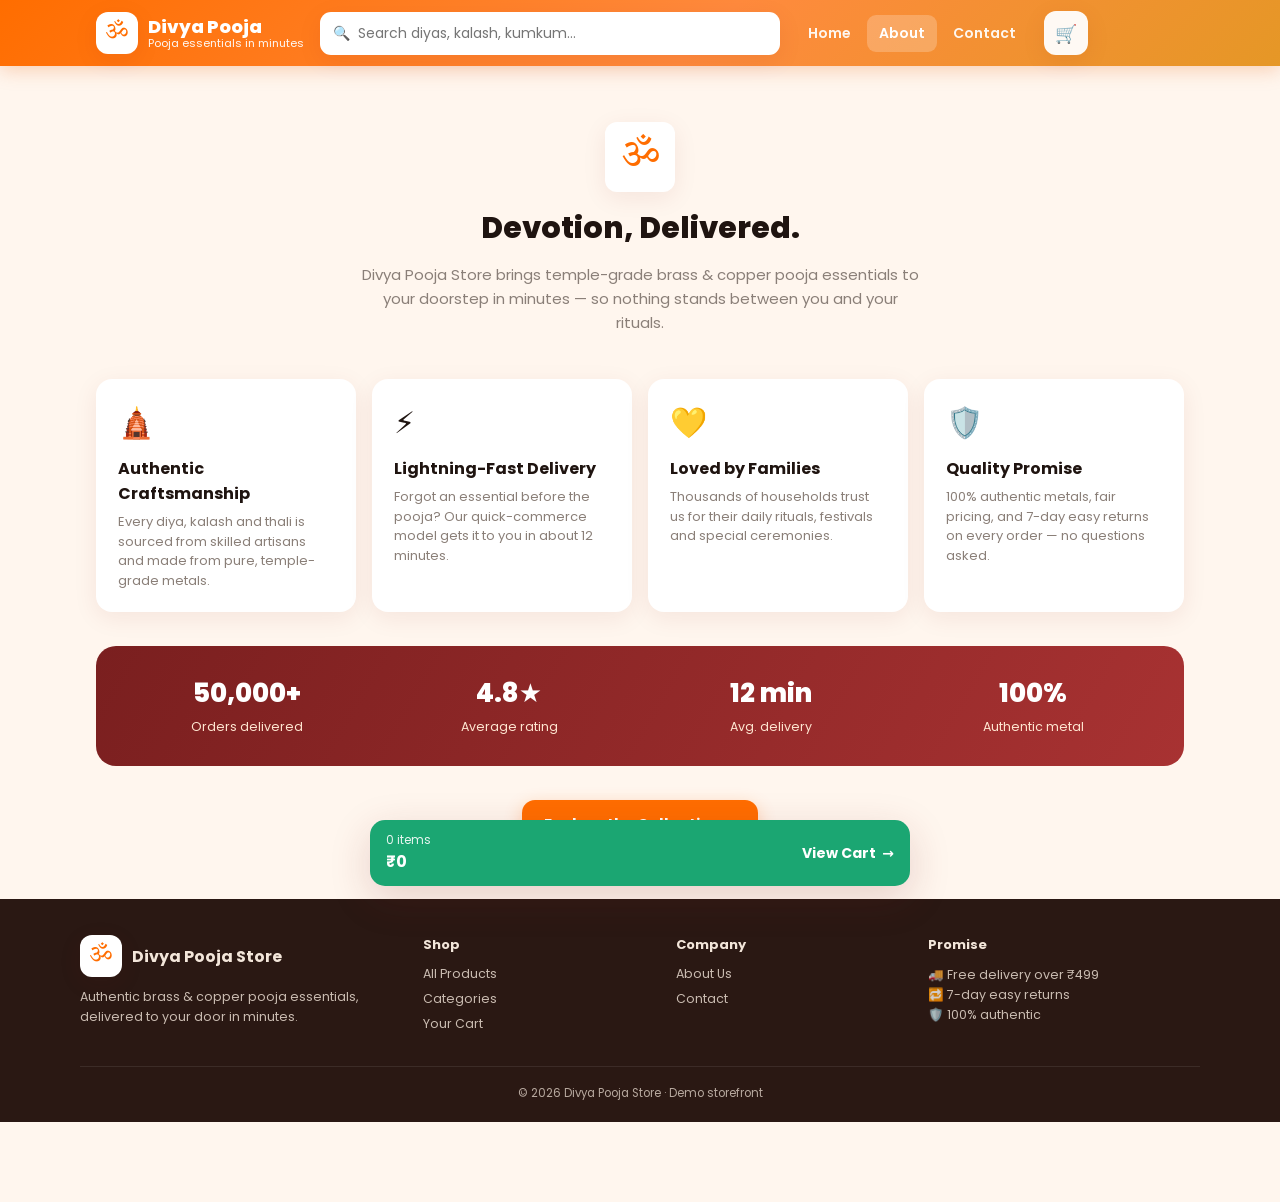
==== about.html @ 69a7e93a "Rebuild as a multi-page storefront Convert the single-page demo into a full multi-page site with sha" ====
<!DOCTYPE html>
<html lang="en">
<head>
  <meta charset="UTF-8" />
  <meta name="viewport" content="width=device-width, initial-scale=1.0" />
  <title>About · Divya Pooja Store</title>
  <link rel="preconnect" href="https://fonts.googleapis.com" />
  <link rel="preconnect" href="https://fonts.gstatic.com" crossorigin />
  <link href="https://fonts.googleapis.com/css2?family=Poppins:wght@400;500;600;700;800&family=Tiro+Devanagari+Sanskrit&display=swap" rel="stylesheet" />
  <link rel="stylesheet" href="css/styles.css?v=3" />
</head>
<body>
  <div id="site-header"></div>

  <main class="container page">
    <section class="about-hero">
      <span class="brand-logo big">ॐ</span>
      <h1>Devotion, Delivered.</h1>
      <p>Divya Pooja Store brings temple-grade brass &amp; copper pooja essentials to your
         doorstep in minutes — so nothing stands between you and your rituals.</p>
    </section>

    <section class="about-grid">
      <div class="about-card"><span>🛕</span><h3>Authentic Craftsmanship</h3>
        <p>Every diya, kalash and thali is sourced from skilled artisans and made from pure, temple-grade metals.</p></div>
      <div class="about-card"><span>⚡</span><h3>Lightning-Fast Delivery</h3>
        <p>Forgot an essential before the pooja? Our quick-commerce model gets it to you in about 12 minutes.</p></div>
      <div class="about-card"><span>💛</span><h3>Loved by Families</h3>
        <p>Thousands of households trust us for their daily rituals, festivals and special ceremonies.</p></div>
      <div class="about-card"><span>🛡️</span><h3>Quality Promise</h3>
        <p>100% authentic metals, fair pricing, and 7-day easy returns on every order — no questions asked.</p></div>
    </section>

    <section class="about-stats">
      <div><b>50,000+</b><span>Orders delivered</span></div>
      <div><b>4.8★</b><span>Average rating</span></div>
      <div><b>12 min</b><span>Avg. delivery</span></div>
      <div><b>100%</b><span>Authentic metal</span></div>
    </section>

    <div class="about-cta">
      <a class="btn-primary" href="index.html">Explore the Collection →</a>
    </div>
  </main>

  <div id="site-footer"></div>
  <div id="cart-bar-slot"></div>

  <script src="js/products.js?v=3"></script>
  <script src="js/store.js?v=3"></script>
  <script>Store.initChrome({ active: "about" });</script>
</body>
</html>
---- css/styles.css ----
/* ===== Divya Pooja Store · multi-page storefront ===== */
:root {
  --saffron: #ff6d00;
  --saffron-dark: #e85d00;
  --maroon: #7a1f1f;
  --gold: #d4a017;
  --bg: #fff6ee;
  --card: #ffffff;
  --ink: #1f1410;
  --muted: #8a7f78;
  --line: #f0e3d8;
  --green: #1ba672;
  --green-dark: #15875c;
  --shadow: 0 6px 24px rgba(122, 31, 31, 0.08);
  --shadow-lg: 0 12px 40px rgba(122, 31, 31, 0.18);
  --radius: 16px;
}
* { margin: 0; padding: 0; box-sizing: border-box; }
body {
  font-family: "Poppins", system-ui, sans-serif;
  background: var(--bg); color: var(--ink);
  padding-bottom: 80px; -webkit-font-smoothing: antialiased;
}
img { display: block; max-width: 100%; }
a { color: inherit; text-decoration: none; }
button { font-family: inherit; cursor: pointer; border: none; background: none; }
.container { max-width: 1120px; margin: 0 auto; padding: 0 16px; }

/* ===== Nav ===== */
.nav {
  position: sticky; top: 0; z-index: 40;
  background: linear-gradient(135deg, var(--saffron) 0%, #ff8a3d 55%, var(--gold) 130%);
  box-shadow: 0 4px 18px rgba(232, 93, 0, 0.25);
}
.nav-inner {
  max-width: 1120px; margin: 0 auto; padding: 11px 16px;
  display: flex; align-items: center; gap: 16px;
}
.brand { display: flex; align-items: center; gap: 10px; flex: 0 0 auto; }
.brand-logo {
  width: 42px; height: 42px; display: grid; place-items: center;
  background: #fff; color: var(--saffron); border-radius: 12px;
  font-size: 24px; font-family: "Tiro Devanagari Sanskrit", serif; box-shadow: var(--shadow);
}
.brand-logo.big { width: 70px; height: 70px; font-size: 40px; margin: 0 auto 14px; }
.brand-text { display: flex; flex-direction: column; line-height: 1.1; }
.brand-text b { color: #fff; font-size: 18px; font-weight: 800; }
.brand-text small { color: #fff; font-size: 11px; opacity: .95; }

.nav-search {
  flex: 1; position: relative; max-width: 460px;
  display: flex; align-items: center;
}
.nav-search .search-ico { position: absolute; left: 13px; font-size: 14px; }
.nav-search input {
  width: 100%; padding: 11px 14px 11px 38px; border: none; border-radius: 11px;
  font-size: 14px; outline: none; box-shadow: var(--shadow); font-family: inherit;
}
.nav-links { display: flex; gap: 4px; flex: 0 0 auto; }
.nav-links a {
  color: #fff; font-size: 14px; font-weight: 600; padding: 8px 12px; border-radius: 9px;
  opacity: .92; transition: .15s;
}
.nav-links a:hover { background: rgba(255,255,255,.16); opacity: 1; }
.nav-links a.active { background: rgba(255,255,255,.22); opacity: 1; }
.nav-cart {
  position: relative; flex: 0 0 auto;
  width: 44px; height: 44px; display: grid; place-items: center;
  background: rgba(255,255,255,.95); border-radius: 12px; font-size: 18px; box-shadow: var(--shadow);
}
.nav-cart-badge {
  position: absolute; top: -6px; right: -6px;
  min-width: 20px; height: 20px; padding: 0 5px;
  background: var(--maroon); color: #fff; font-size: 11px; font-weight: 700;
  border-radius: 10px; display: none; place-items: center; border: 2px solid #fff;
}
.nav-cart-badge.show { display: grid; }

/* ===== Hero ===== */
.hero { margin-top: 18px; }
.hero-card {
  display: flex; align-items: center; justify-content: space-between;
  background: linear-gradient(120deg, var(--maroon), #a83232);
  border-radius: var(--radius); padding: 26px 28px; overflow: hidden; box-shadow: var(--shadow);
}
.hero-badge {
  display: inline-block; background: rgba(255,255,255,.16); color: #ffd9a8;
  font-size: 11px; font-weight: 600; padding: 4px 10px; border-radius: 20px; margin-bottom: 10px;
}
.hero-copy h2 { color: #fff; font-size: 24px; font-weight: 700; line-height: 1.25; max-width: 420px; }
.hero-copy p { color: #ffe7d2; font-size: 13.5px; margin-top: 8px; max-width: 400px; }
.hero-cta {
  display: inline-block; margin-top: 16px; background: #fff; color: var(--maroon);
  font-weight: 700; font-size: 14px; padding: 11px 20px; border-radius: 11px; box-shadow: var(--shadow);
}
.hero-art { font-size: 76px; filter: drop-shadow(0 6px 12px rgba(0,0,0,.3)); animation: float 3s ease-in-out infinite; }
@keyframes float { 0%,100% { transform: translateY(0); } 50% { transform: translateY(-10px); } }

/* ===== Section label + categories ===== */
.section-label { font-size: 17px; font-weight: 700; margin: 26px 0 14px; }
.categories { display: flex; gap: 10px; overflow-x: auto; padding-bottom: 6px; scrollbar-width: none; }
.categories::-webkit-scrollbar { display: none; }
.cat-chip { flex: 0 0 auto; display: flex; flex-direction: column; align-items: center; gap: 6px; width: 78px; }
.cat-icon {
  width: 62px; height: 62px; display: grid; place-items: center; background: var(--card);
  border-radius: 18px; font-size: 28px; box-shadow: var(--shadow); border: 2px solid transparent; transition: .2s;
}
.cat-chip.active .cat-icon { border-color: var(--saffron); background: #fff1e6; }
.cat-chip span:last-child { font-size: 10.5px; text-align: center; color: var(--muted); font-weight: 500; line-height: 1.2; }
.cat-chip.active span:last-child { color: var(--saffron-dark); font-weight: 600; }

/* ===== Catalog & cards ===== */
.catalog { margin-top: 10px; }
.catalog-head { display: flex; align-items: baseline; gap: 10px; margin: 22px 0 14px; }
.catalog-head h3 { font-size: 18px; font-weight: 700; }
.catalog-count { font-size: 12.5px; color: var(--muted); }
.product-grid { display: grid; grid-template-columns: repeat(auto-fill, minmax(170px, 1fr)); gap: 14px; }

.card {
  background: var(--card); border-radius: var(--radius); padding: 10px; box-shadow: var(--shadow);
  display: flex; flex-direction: column; position: relative; transition: transform .18s, box-shadow .18s;
}
.card:hover { transform: translateY(-4px); box-shadow: var(--shadow-lg); }
.card-link { display: block; }
.card-img-wrap {
  position: relative; background: linear-gradient(160deg, #fff7ef, #fdeede);
  border-radius: 12px; aspect-ratio: 1/1; display: grid; place-items: center; overflow: hidden; margin-bottom: 10px;
}
.card-img-wrap img { width: 100%; height: 100%; object-fit: contain; padding: 8px; mix-blend-mode: multiply; }
.card-tag {
  position: absolute; top: 8px; left: 8px; background: var(--maroon); color: #fff;
  font-size: 9.5px; font-weight: 600; padding: 3px 8px; border-radius: 6px; letter-spacing: .3px; z-index: 2;
}
.card-tag.Combo { background: #6a3fb5; }
.card-tag.Premium { background: var(--gold); color: #4a3500; }
.card-tag.Bestseller { background: var(--green); }
.off-badge {
  position: absolute; top: 8px; right: 8px; background: #fff; color: var(--saffron-dark);
  font-size: 9.5px; font-weight: 700; padding: 3px 7px; border-radius: 6px; box-shadow: var(--shadow);
}
.card-rating {
  display: inline-flex; align-items: center; gap: 3px; background: var(--green); color: #fff;
  font-size: 10px; font-weight: 600; padding: 1px 6px; border-radius: 5px; width: fit-content; margin-bottom: 5px;
}
.card-name { font-size: 13px; font-weight: 600; line-height: 1.25; min-height: 32px; color: var(--ink); }
.card-desc { font-size: 11px; color: var(--muted); margin-top: 3px; line-height: 1.3; min-height: 28px; }
.card-unit { font-size: 10.5px; color: var(--muted); margin-top: 4px; display: block; }
.card-foot { display: flex; align-items: flex-end; justify-content: space-between; margin-top: 10px; gap: 8px; }
.price-block { display: flex; flex-direction: column; }
.price-now { font-size: 15px; font-weight: 700; }
.price-mrp { font-size: 11px; color: var(--muted); text-decoration: line-through; }

/* Add button + stepper */
.add-btn {
  background: #fff; color: var(--green-dark); border: 1.5px solid var(--green);
  font-weight: 700; font-size: 13px; padding: 7px 18px; border-radius: 10px;
  text-transform: uppercase; letter-spacing: .5px; transition: .15s; box-shadow: 0 2px 8px rgba(27,166,114,.12);
}
.add-btn:hover { background: #f0fbf6; }
.add-btn:active { transform: scale(.94); }
.stepper {
  display: inline-flex; align-items: center; background: var(--green);
  border-radius: 10px; overflow: hidden; box-shadow: 0 2px 8px rgba(27,166,114,.25);
}
.stepper button { color: #fff; font-size: 17px; font-weight: 700; width: 30px; height: 33px; display: grid; place-items: center; transition: background .12s; }
.stepper button:active { background: var(--green-dark); }
.stepper .qty { color: #fff; font-size: 13px; font-weight: 700; min-width: 22px; text-align: center; }

/* ===== Generic page ===== */
.page { padding-top: 22px; }
.page-title { font-size: 24px; font-weight: 700; }
.page-sub { color: var(--muted); font-size: 14px; margin-top: 4px; margin-bottom: 18px; }
.section-pad { padding: 22px 0; }

.btn-primary {
  display: inline-flex; align-items: center; justify-content: center; gap: 6px;
  background: var(--saffron); color: #fff; font-weight: 700; font-size: 15px;
  padding: 13px 22px; border-radius: 13px; box-shadow: 0 6px 18px rgba(255,109,0,.3); transition: .15s;
}
.btn-primary:hover { background: var(--saffron-dark); }
.btn-primary:active { transform: scale(.98); }
.btn-primary.block { display: flex; width: 100%; }
.link-back { display: inline-block; margin-top: 14px; color: var(--saffron-dark); font-weight: 600; font-size: 13.5px; }

/* ===== Product detail ===== */
.breadcrumb { font-size: 12.5px; color: var(--muted); margin: 16px 0 18px; }
.breadcrumb a:hover { color: var(--saffron-dark); }
.detail-grid { display: grid; grid-template-columns: 1fr 1fr; gap: 30px; align-items: start; }
.detail-media {
  position: relative; background: linear-gradient(160deg, #fff7ef, #fdeede);
  border-radius: 20px; padding: 28px; display: grid; place-items: center; box-shadow: var(--shadow);
}
.detail-media img { max-height: 380px; object-fit: contain; mix-blend-mode: multiply; }
.detail-info h1 { font-size: 26px; font-weight: 700; margin: 8px 0 6px; line-height: 1.25; }
.detail-desc { color: var(--muted); font-size: 14px; line-height: 1.5; }
.detail-unit { font-size: 13px; margin-top: 10px; color: var(--ink); }
.detail-price { display: flex; align-items: baseline; gap: 10px; margin-top: 16px; }
.detail-price .price-now { font-size: 28px; }
.detail-price .price-mrp { font-size: 15px; }
.detail-off { background: #ffe9d6; color: var(--saffron-dark); font-size: 12px; font-weight: 700; padding: 3px 9px; border-radius: 7px; }
.detail-save { color: var(--green-dark); font-size: 13px; font-weight: 600; margin-top: 6px; }
.detail-actions { display: flex; align-items: center; gap: 14px; margin-top: 22px; }
.detail-actions .stepper { transform: scale(1.15); transform-origin: left; }
.detail-perks { list-style: none; display: flex; flex-wrap: wrap; gap: 14px; margin-top: 24px; padding-top: 18px; border-top: 1px solid var(--line); }
.detail-perks li { font-size: 12.5px; color: var(--ink); }
.related { margin: 44px 0 10px; }
.related h3 { font-size: 18px; font-weight: 700; margin-bottom: 14px; }

/* ===== Cart page ===== */
.cart-layout { display: grid; grid-template-columns: 1fr 340px; gap: 24px; align-items: start; margin-top: 8px; }
.delivery-note {
  display: flex; align-items: center; gap: 12px; margin-bottom: 14px;
  background: linear-gradient(110deg, #fff3e8, #ffe9d6); border-radius: 12px; padding: 12px 14px;
}
.dn-ico { font-size: 22px; }
.delivery-note b { font-size: 13px; }
.delivery-note small { font-size: 11px; color: var(--muted); display: block; }
.cart-item {
  display: flex; gap: 14px; align-items: center; background: var(--card);
  border-radius: 14px; padding: 12px; margin-bottom: 12px; box-shadow: var(--shadow);
}
.cart-item-img { width: 70px; height: 70px; flex: 0 0 70px; background: #fff7ef; border-radius: 12px; display: grid; place-items: center; overflow: hidden; }
.cart-item-img img { width: 100%; height: 100%; object-fit: contain; padding: 6px; mix-blend-mode: multiply; }
.cart-item-info { flex: 1; min-width: 0; }
.cart-item-info h5 { font-size: 14px; font-weight: 600; line-height: 1.25; }
.cart-item-info .ci-unit { font-size: 11.5px; color: var(--muted); }
.cart-item-info .ci-price { font-size: 14px; font-weight: 700; margin-top: 4px; }
.cart-item-info .ci-mrp { font-size: 11.5px; color: var(--muted); text-decoration: line-through; font-weight: 400; }
.cart-item-right { display: flex; flex-direction: column; align-items: flex-end; gap: 8px; }
.cart-item-right .ci-line { font-size: 14px; font-weight: 700; }

.bill { background: var(--card); border-radius: 14px; padding: 16px 18px; box-shadow: var(--shadow); }
.bill h4 { font-size: 14px; margin-bottom: 12px; }
.bill-row { display: flex; justify-content: space-between; font-size: 13px; color: var(--muted); margin-bottom: 9px; }
.bill-row.discount { color: var(--green-dark); }
.bill-row.total { color: var(--ink); font-weight: 700; font-size: 15px; border-top: 1px dashed var(--line); padding-top: 11px; margin-top: 4px; }
.cart-side .btn-primary.block { margin-top: 14px; }
.cart-side { position: sticky; top: 84px; }

/* ===== Checkout page ===== */
.checkout-layout { display: grid; grid-template-columns: 1fr 360px; gap: 24px; align-items: start; margin-top: 8px; }
.checkout-card, .checkout-summary { background: var(--card); border-radius: 16px; padding: 22px; box-shadow: var(--shadow); }
.checkout-card h3, .checkout-summary h3 { font-size: 16px; margin-bottom: 16px; }
.checkout-card label, .contact-form label { display: flex; flex-direction: column; gap: 6px; font-size: 12px; font-weight: 600; color: var(--muted); margin-bottom: 13px; }
.checkout-card input, .checkout-card textarea,
.contact-form input, .contact-form textarea {
  font-family: inherit; font-size: 14px; color: var(--ink); padding: 11px 13px;
  border: 1.5px solid var(--line); border-radius: 11px; outline: none; transition: border .15s; resize: none;
}
.checkout-card input:focus, .checkout-card textarea:focus,
.contact-form input:focus, .contact-form textarea:focus { border-color: var(--saffron); }
.two-col { display: grid; grid-template-columns: 1fr 1fr; gap: 12px; }
.pay-options { display: flex; flex-wrap: wrap; align-items: center; gap: 12px; margin: 4px 0 18px; }
.pay-label { font-size: 12px; font-weight: 600; color: var(--muted); width: 100%; }
.pay-opt { display: flex; align-items: center; gap: 6px; font-size: 13.5px; font-weight: 500; }
.pay-opt input { accent-color: var(--saffron); }

.checkout-summary { position: sticky; top: 84px; }
.summary-items { margin-bottom: 14px; }
.summary-row { display: flex; gap: 8px; font-size: 12.5px; padding: 6px 0; border-bottom: 1px dashed var(--line); }
.summary-row .sr-qty { color: var(--saffron-dark); font-weight: 700; }
.summary-row .sr-name { flex: 1; color: var(--ink); }
.summary-row .sr-price { font-weight: 600; }

/* Success card */
.success-card { max-width: 480px; margin: 30px auto; background: var(--card); border-radius: 20px; padding: 32px 26px; text-align: center; box-shadow: var(--shadow-lg); animation: pop .3s cubic-bezier(.34,1.56,.64,1); }
@keyframes pop { from { transform: scale(.9); opacity: 0; } to { transform: scale(1); opacity: 1; } }
.success-check { width: 76px; height: 76px; margin: 0 auto 16px; background: var(--green); color: #fff; border-radius: 50%; display: grid; place-items: center; font-size: 40px; font-weight: 700; box-shadow: 0 8px 24px rgba(27,166,114,.4); animation: pop .4s cubic-bezier(.34,1.56,.64,1); }
.success-card h2 { font-size: 22px; }
.success-card p { color: var(--muted); font-size: 14px; margin-top: 8px; }
.success-meta { display: grid; grid-template-columns: 1fr 1fr; gap: 12px; margin: 22px 0 12px; }
.success-meta div { background: var(--bg); border-radius: 12px; padding: 12px; }
.success-meta span { font-size: 11px; color: var(--muted); display: block; }
.success-meta b { font-size: 15px; }
.success-pay { font-size: 13px; margin-bottom: 18px; }
.success-pay b { color: var(--ink); }

/* ===== Empty states ===== */
.empty-state { text-align: center; padding: 50px 20px; color: var(--muted); }
.empty-state.big { padding: 70px 20px; }
.empty-emoji { font-size: 52px; margin-bottom: 14px; }
.empty-state h3 { color: var(--ink); font-size: 19px; margin-bottom: 6px; }
.empty-state .btn-primary { margin-top: 18px; }

/* ===== About ===== */
.about-hero { text-align: center; padding: 34px 0 10px; }
.about-hero h1 { font-size: 30px; font-weight: 800; }
.about-hero p { color: var(--muted); font-size: 15px; max-width: 560px; margin: 12px auto 0; line-height: 1.6; }
.about-grid { display: grid; grid-template-columns: repeat(auto-fit, minmax(230px, 1fr)); gap: 16px; margin: 34px 0; }
.about-card { background: var(--card); border-radius: 16px; padding: 22px; box-shadow: var(--shadow); }
.about-card span { font-size: 30px; }
.about-card h3 { font-size: 16px; margin: 10px 0 6px; }
.about-card p { font-size: 13px; color: var(--muted); line-height: 1.5; }
.about-stats { display: grid; grid-template-columns: repeat(auto-fit, minmax(140px, 1fr)); gap: 16px; background: linear-gradient(120deg, var(--maroon), #a83232); border-radius: 20px; padding: 28px; text-align: center; }
.about-stats div b { display: block; color: #fff; font-size: 26px; font-weight: 800; }
.about-stats div span { color: #ffe7d2; font-size: 12.5px; }
.about-cta { text-align: center; margin: 34px 0; }

/* ===== Contact ===== */
.contact-layout { display: grid; grid-template-columns: 320px 1fr; gap: 24px; align-items: start; }
.contact-info { background: var(--card); border-radius: 16px; padding: 22px; box-shadow: var(--shadow); }
.contact-item { display: flex; gap: 13px; padding: 12px 0; border-bottom: 1px solid var(--line); }
.contact-item:last-child { border-bottom: none; }
.contact-item span { font-size: 22px; }
.contact-item b { font-size: 13.5px; }
.contact-item p { font-size: 13px; color: var(--muted); margin-top: 2px; }
.contact-form { background: var(--card); border-radius: 16px; padding: 22px; box-shadow: var(--shadow); }
.contact-done { color: var(--green-dark); font-size: 13.5px; font-weight: 600; margin-top: 12px; text-align: center; }

/* ===== Sticky cart bar ===== */
.cart-bar {
  position: fixed; left: 50%; transform: translateX(-50%); bottom: 14px; z-index: 45;
  width: min(92%, 540px); background: var(--green); border-radius: 15px;
  display: flex; align-items: center; justify-content: space-between; padding: 12px 16px;
  box-shadow: var(--shadow-lg); animation: slideUp .3s ease;
}
@keyframes slideUp { from { transform: translate(-50%, 30px); opacity: 0; } to { transform: translate(-50%, 0); opacity: 1; } }
.cart-bar-info { display: flex; flex-direction: column; color: #fff; }
.cart-bar-info span { font-size: 11.5px; opacity: .9; }
.cart-bar-info strong { font-size: 16px; }
.cart-bar-btn { display: flex; align-items: center; gap: 6px; color: #fff; font-weight: 700; font-size: 14px; }
.arrow { transition: transform .2s; }
.cart-bar:hover .arrow { transform: translateX(4px); }

/* ===== Footer ===== */
.site-footer { background: #2a1813; color: #f3e6da; margin-top: 50px; padding: 36px 16px 20px; }
.footer-grid { max-width: 1120px; margin: 0 auto; display: grid; grid-template-columns: 1.4fr 1fr 1fr 1.2fr; gap: 26px; }
.footer-brand { display: flex; align-items: center; gap: 10px; margin-bottom: 10px; }
.footer-brand b { font-size: 16px; }
.footer-grid p { font-size: 12.5px; line-height: 1.6; opacity: .8; }
.footer-grid h5 { font-size: 13px; margin-bottom: 10px; }
.footer-grid a { display: block; font-size: 12.5px; opacity: .8; margin-bottom: 7px; }
.footer-grid a:hover { opacity: 1; color: #ffb877; }
.footer-base { max-width: 1120px; margin: 26px auto 0; padding-top: 18px; border-top: 1px solid rgba(255,255,255,.12); font-size: 11.5px; opacity: .7; text-align: center; }

/* ===== Toast ===== */
.toast {
  position: fixed; bottom: 88px; left: 50%; transform: translateX(-50%);
  background: var(--ink); color: #fff; padding: 11px 20px; border-radius: 30px;
  font-size: 13px; font-weight: 500; z-index: 80; box-shadow: var(--shadow-lg); animation: toastIn .25s ease;
}
@keyframes toastIn { from { transform: translate(-50%, 20px); opacity: 0; } to { transform: translate(-50%, 0); opacity: 1; } }

/* ===== Responsive ===== */
@media (max-width: 860px) {
  .detail-grid { grid-template-columns: 1fr; gap: 20px; }
  .cart-layout, .checkout-layout, .contact-layout { grid-template-columns: 1fr; }
  .cart-side, .checkout-summary { position: static; }
  .footer-grid { grid-template-columns: 1fr 1fr; }
}
@media (max-width: 640px) {
  .nav-inner { flex-wrap: wrap; }
  .brand-text small { display: none; }
  .nav-search { order: 3; max-width: none; flex: 1 1 100%; }
  .nav-links { margin-left: auto; }
  .nav-links a { padding: 7px 9px; font-size: 13px; }
  .hero-card { padding: 20px; }
  .hero-copy h2 { font-size: 19px; }
  .hero-art { font-size: 52px; }
  .product-grid { grid-template-columns: repeat(2, 1fr); gap: 11px; }
  .success-meta { grid-template-columns: 1fr 1fr; }
  .footer-grid { grid-template-columns: 1fr; gap: 18px; }
}
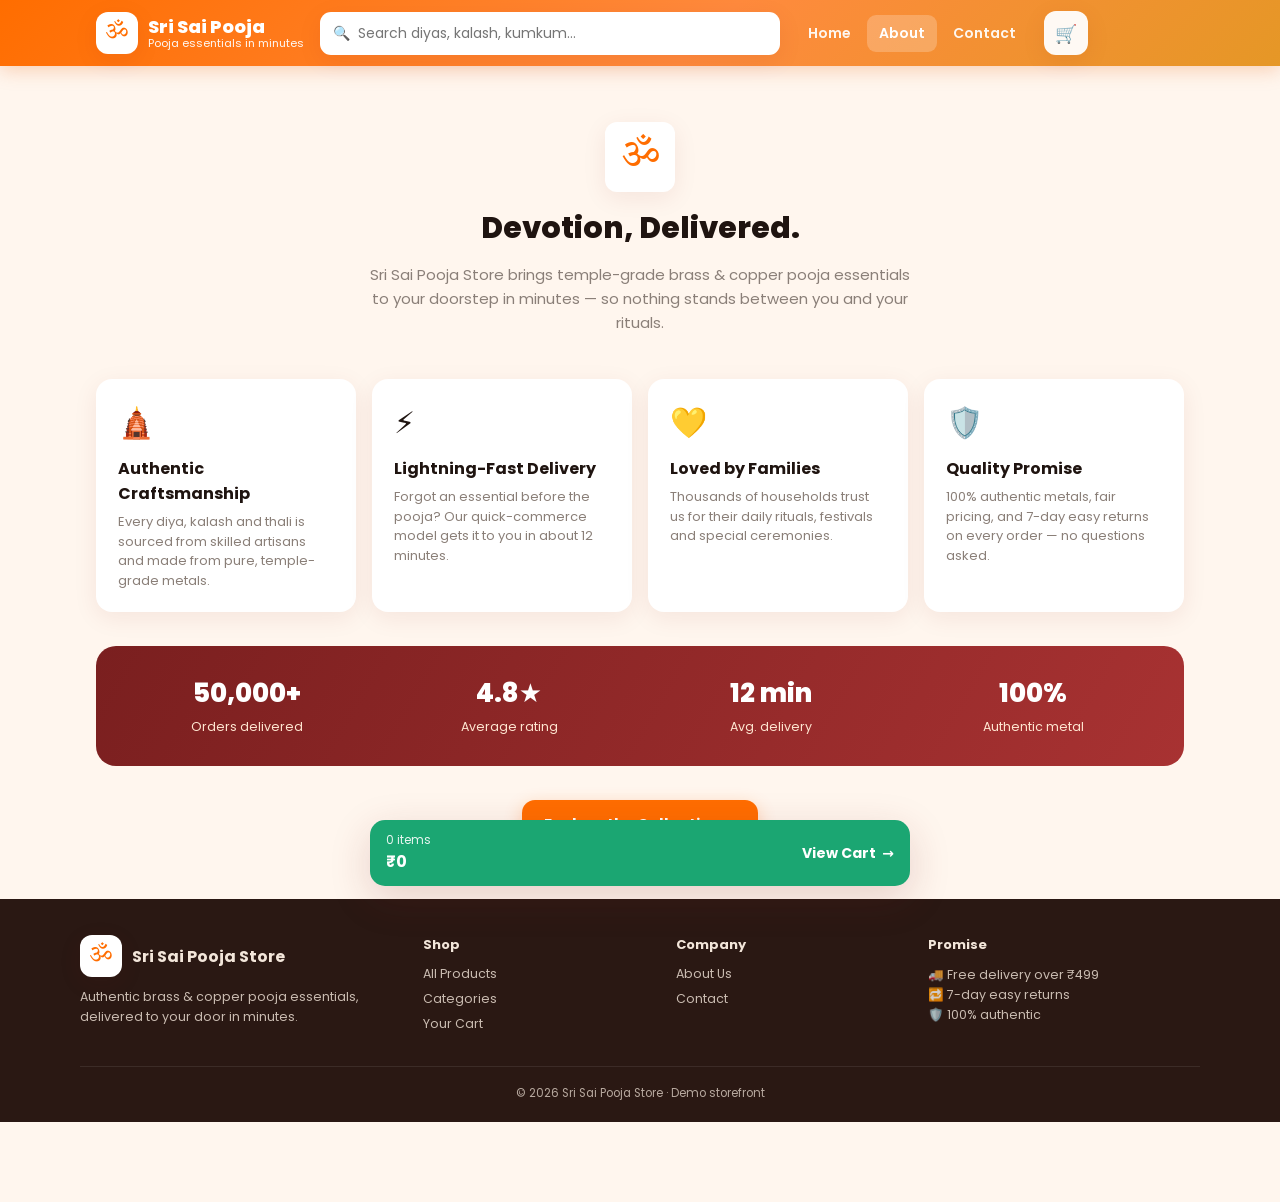
==== commit ca07b13e: "Rename business to Sri Sai Pooja Store Update brand name across all pages, nav, footer, titles, Abou" ====
--- a/about.html
+++ b/about.html
@@ -3,7 +3,7 @@
 <head>
   <meta charset="UTF-8" />
   <meta name="viewport" content="width=device-width, initial-scale=1.0" />
-  <title>About · Divya Pooja Store</title>
+  <title>About · Sri Sai Pooja Store</title>
   <link rel="preconnect" href="https://fonts.googleapis.com" />
   <link rel="preconnect" href="https://fonts.gstatic.com" crossorigin />
   <link href="https://fonts.googleapis.com/css2?family=Poppins:wght@400;500;600;700;800&family=Tiro+Devanagari+Sanskrit&display=swap" rel="stylesheet" />
@@ -16,7 +16,7 @@
     <section class="about-hero">
       <span class="brand-logo big">ॐ</span>
       <h1>Devotion, Delivered.</h1>
-      <p>Divya Pooja Store brings temple-grade brass &amp; copper pooja essentials to your
+      <p>Sri Sai Pooja Store brings temple-grade brass &amp; copper pooja essentials to your
          doorstep in minutes — so nothing stands between you and your rituals.</p>
     </section>
 
--- a/css/styles.css
+++ b/css/styles.css
@@ -1,4 +1,4 @@
-/* ===== Divya Pooja Store · multi-page storefront ===== */
+/* ===== Sri Sai Pooja Store · multi-page storefront ===== */
 :root {
   --saffron: #ff6d00;
   --saffron-dark: #e85d00;
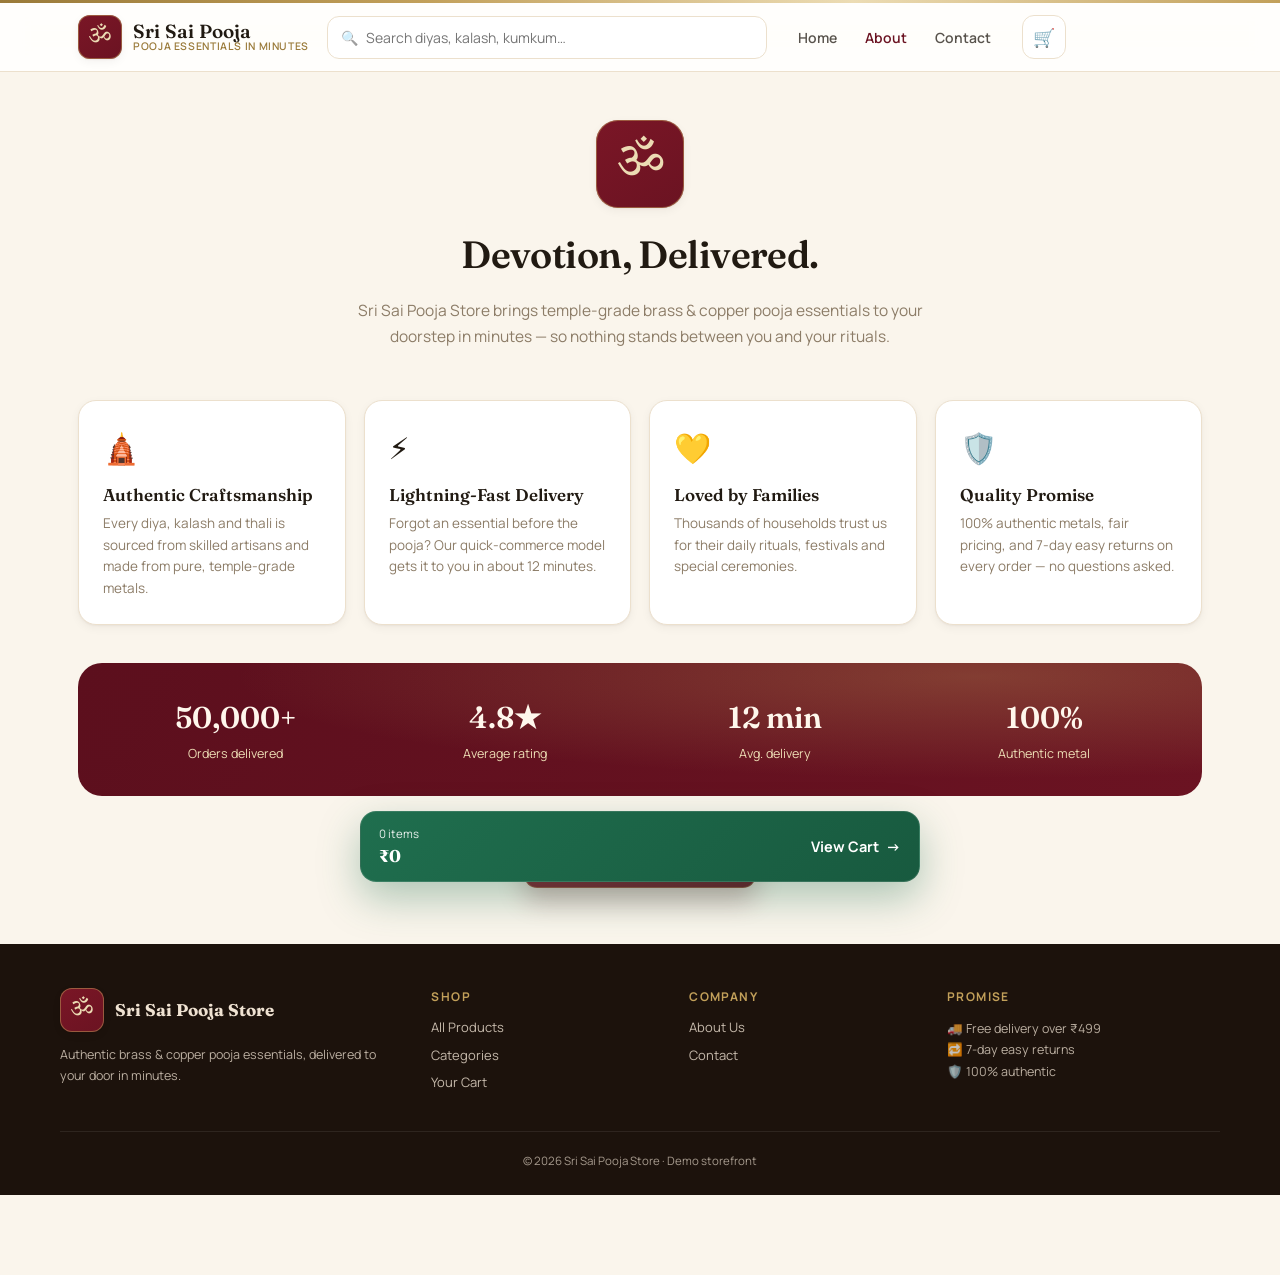
==== commit dc2087c5: "Premium redesign + mobile app-like experience - New refined palette (ivory/gold/maroon) replacing th" ====
--- a/about.html
+++ b/about.html
@@ -6,8 +6,8 @@
   <title>About · Sri Sai Pooja Store</title>
   <link rel="preconnect" href="https://fonts.googleapis.com" />
   <link rel="preconnect" href="https://fonts.gstatic.com" crossorigin />
-  <link href="https://fonts.googleapis.com/css2?family=Poppins:wght@400;500;600;700;800&family=Tiro+Devanagari+Sanskrit&display=swap" rel="stylesheet" />
-  <link rel="stylesheet" href="css/styles.css?v=3" />
+  <link href="https://fonts.googleapis.com/css2?family=Fraunces:ital,opsz,wght@0,9..144,400;0,9..144,500;0,9..144,600;0,9..144,700;1,9..144,400;1,9..144,500&family=Manrope:wght@400;500;600;700;800&family=Tiro+Devanagari+Sanskrit&display=swap" rel="stylesheet" />
+  <link rel="stylesheet" href="css/styles.css?v=4" />
 </head>
 <body>
   <div id="site-header"></div>
@@ -46,8 +46,8 @@
   <div id="site-footer"></div>
   <div id="cart-bar-slot"></div>
 
-  <script src="js/products.js?v=3"></script>
-  <script src="js/store.js?v=3"></script>
+  <script src="js/products.js?v=4"></script>
+  <script src="js/store.js?v=4"></script>
   <script>Store.initChrome({ active: "about" });</script>
 </body>
 </html>
--- a/css/styles.css
+++ b/css/styles.css
@@ -1,363 +1,433 @@
-/* ===== Sri Sai Pooja Store · multi-page storefront ===== */
+/* ===== Sri Sai Pooja Store · premium storefront ===== */
 :root {
-  --saffron: #ff6d00;
-  --saffron-dark: #e85d00;
-  --maroon: #7a1f1f;
-  --gold: #d4a017;
-  --bg: #fff6ee;
-  --card: #ffffff;
-  --ink: #1f1410;
-  --muted: #8a7f78;
-  --line: #f0e3d8;
-  --green: #1ba672;
-  --green-dark: #15875c;
-  --shadow: 0 6px 24px rgba(122, 31, 31, 0.08);
-  --shadow-lg: 0 12px 40px rgba(122, 31, 31, 0.18);
-  --radius: 16px;
+  --bg: #faf5ec;            /* warm ivory */
+  --surface: #ffffff;
+  --surface-2: #f5ecdc;
+  --ink: #211a12;           /* near-black espresso */
+  --muted: #8c7c67;
+  --line: #ece0cd;
+  --gold: #c2a05a;
+  --gold-deep: #9a7a39;
+  --gold-soft: #ecdcb4;
+  --maroon: #6b1322;
+  --maroon-2: #8a1f30;
+  --emerald: #1f6e4e;
+  --emerald-deep: #185a3f;
+  --shadow-sm: 0 1px 2px rgba(33,26,18,.04), 0 3px 10px rgba(33,26,18,.05);
+  --shadow: 0 10px 34px rgba(33,26,18,.09);
+  --shadow-lg: 0 24px 60px rgba(33,26,18,.16);
+  --radius: 18px;
+  --radius-sm: 13px;
+  --maxw: 1160px;
 }
 * { margin: 0; padding: 0; box-sizing: border-box; }
+html { -webkit-text-size-adjust: 100%; }
 body {
-  font-family: "Poppins", system-ui, sans-serif;
+  font-family: "Manrope", system-ui, -apple-system, sans-serif;
   background: var(--bg); color: var(--ink);
-  padding-bottom: 80px; -webkit-font-smoothing: antialiased;
+  padding-bottom: 80px; -webkit-font-smoothing: antialiased; line-height: 1.5;
 }
 img { display: block; max-width: 100%; }
 a { color: inherit; text-decoration: none; }
 button { font-family: inherit; cursor: pointer; border: none; background: none; }
-.container { max-width: 1120px; margin: 0 auto; padding: 0 16px; }
-
-/* ===== Nav ===== */
+.serif { font-family: "Fraunces", "Tiro Devanagari Sanskrit", Georgia, serif; }
+.container { max-width: var(--maxw); margin: 0 auto; padding: 0 18px; }
+
+/* section heading */
+.section-head { margin: 30px 0 16px; }
+.kicker {
+  display: inline-block; font-size: 11px; font-weight: 700; letter-spacing: .22em;
+  text-transform: uppercase; color: var(--gold-deep); margin-bottom: 6px;
+}
+.section-title { font-size: 25px; font-weight: 600; letter-spacing: -.01em; color: var(--ink); }
+
+/* ===== Top nav ===== */
 .nav {
   position: sticky; top: 0; z-index: 40;
-  background: linear-gradient(135deg, var(--saffron) 0%, #ff8a3d 55%, var(--gold) 130%);
-  box-shadow: 0 4px 18px rgba(232, 93, 0, 0.25);
-}
-.nav-inner {
-  max-width: 1120px; margin: 0 auto; padding: 11px 16px;
-  display: flex; align-items: center; gap: 16px;
-}
-.brand { display: flex; align-items: center; gap: 10px; flex: 0 0 auto; }
+  background: rgba(255,255,255,.86); backdrop-filter: saturate(180%) blur(14px);
+  border-bottom: 1px solid var(--line);
+}
+.nav::before { content: ""; display: block; height: 3px;
+  background: linear-gradient(90deg, var(--gold-deep), var(--gold), var(--gold-soft), var(--gold)); }
+.nav-inner { max-width: var(--maxw); margin: 0 auto; padding: 12px 18px; display: flex; align-items: center; gap: 18px; }
+.brand { display: flex; align-items: center; gap: 11px; flex: 0 0 auto; }
 .brand-logo {
-  width: 42px; height: 42px; display: grid; place-items: center;
-  background: #fff; color: var(--saffron); border-radius: 12px;
-  font-size: 24px; font-family: "Tiro Devanagari Sanskrit", serif; box-shadow: var(--shadow);
-}
-.brand-logo.big { width: 70px; height: 70px; font-size: 40px; margin: 0 auto 14px; }
-.brand-text { display: flex; flex-direction: column; line-height: 1.1; }
-.brand-text b { color: #fff; font-size: 18px; font-weight: 800; }
-.brand-text small { color: #fff; font-size: 11px; opacity: .95; }
-
-.nav-search {
-  flex: 1; position: relative; max-width: 460px;
-  display: flex; align-items: center;
-}
-.nav-search .search-ico { position: absolute; left: 13px; font-size: 14px; }
+  width: 44px; height: 44px; display: grid; place-items: center;
+  background: linear-gradient(145deg, #7a1626, var(--maroon)); color: var(--gold-soft);
+  border-radius: 12px; font-size: 24px; font-family: "Tiro Devanagari Sanskrit", serif;
+  box-shadow: inset 0 0 0 1px rgba(194,160,90,.5), var(--shadow-sm);
+}
+.brand-logo.big { width: 88px; height: 88px; font-size: 50px; border-radius: 22px; margin: 0 auto 18px; }
+.brand-text { display: flex; flex-direction: column; line-height: 1.05; }
+.brand-text b { font-family: "Fraunces", serif; color: var(--ink); font-size: 19px; font-weight: 600; letter-spacing: .01em; }
+.brand-text small { color: var(--gold-deep); font-size: 10.5px; font-weight: 600; letter-spacing: .06em; text-transform: uppercase; }
+
+.nav-search { flex: 1; position: relative; max-width: 440px; display: flex; align-items: center; }
+.nav-search .search-ico { position: absolute; left: 14px; font-size: 14px; opacity: .6; }
 .nav-search input {
-  width: 100%; padding: 11px 14px 11px 38px; border: none; border-radius: 11px;
-  font-size: 14px; outline: none; box-shadow: var(--shadow); font-family: inherit;
-}
-.nav-links { display: flex; gap: 4px; flex: 0 0 auto; }
-.nav-links a {
-  color: #fff; font-size: 14px; font-weight: 600; padding: 8px 12px; border-radius: 9px;
-  opacity: .92; transition: .15s;
-}
-.nav-links a:hover { background: rgba(255,255,255,.16); opacity: 1; }
-.nav-links a.active { background: rgba(255,255,255,.22); opacity: 1; }
+  width: 100%; padding: 11px 14px 11px 38px; border: 1px solid var(--line); border-radius: 12px;
+  font-size: 14px; outline: none; background: var(--surface); font-family: inherit; transition: .15s;
+}
+.nav-search input:focus { border-color: var(--gold); box-shadow: 0 0 0 3px rgba(194,160,90,.15); }
+.nav-links { display: flex; gap: 2px; flex: 0 0 auto; }
+.nav-links a { color: var(--ink); font-size: 14px; font-weight: 600; padding: 8px 13px; border-radius: 9px; opacity: .75; transition: .15s; }
+.nav-links a:hover { opacity: 1; background: var(--surface-2); }
+.nav-links a.active { opacity: 1; color: var(--maroon); }
 .nav-cart {
-  position: relative; flex: 0 0 auto;
-  width: 44px; height: 44px; display: grid; place-items: center;
-  background: rgba(255,255,255,.95); border-radius: 12px; font-size: 18px; box-shadow: var(--shadow);
-}
+  position: relative; flex: 0 0 auto; width: 44px; height: 44px; display: grid; place-items: center;
+  background: var(--surface); border: 1px solid var(--line); border-radius: 12px; font-size: 18px; transition: .15s;
+}
+.nav-cart:hover { border-color: var(--gold); }
 .nav-cart-badge {
-  position: absolute; top: -6px; right: -6px;
-  min-width: 20px; height: 20px; padding: 0 5px;
-  background: var(--maroon); color: #fff; font-size: 11px; font-weight: 700;
-  border-radius: 10px; display: none; place-items: center; border: 2px solid #fff;
+  position: absolute; top: -7px; right: -7px; min-width: 20px; height: 20px; padding: 0 5px;
+  background: var(--maroon); color: #fff; font-size: 11px; font-weight: 700; border-radius: 10px;
+  display: none; place-items: center; border: 2px solid var(--bg);
 }
 .nav-cart-badge.show { display: grid; }
 
 /* ===== Hero ===== */
-.hero { margin-top: 18px; }
+.hero { margin-top: 22px; }
 .hero-card {
-  display: flex; align-items: center; justify-content: space-between;
-  background: linear-gradient(120deg, var(--maroon), #a83232);
-  border-radius: var(--radius); padding: 26px 28px; overflow: hidden; box-shadow: var(--shadow);
-}
-.hero-badge {
-  display: inline-block; background: rgba(255,255,255,.16); color: #ffd9a8;
-  font-size: 11px; font-weight: 600; padding: 4px 10px; border-radius: 20px; margin-bottom: 10px;
-}
-.hero-copy h2 { color: #fff; font-size: 24px; font-weight: 700; line-height: 1.25; max-width: 420px; }
-.hero-copy p { color: #ffe7d2; font-size: 13.5px; margin-top: 8px; max-width: 400px; }
+  position: relative; overflow: hidden; display: flex; align-items: center; justify-content: space-between; gap: 24px;
+  background:
+    radial-gradient(120% 140% at 85% 15%, rgba(194,160,90,.30), transparent 55%),
+    radial-gradient(90% 120% at 10% 90%, rgba(0,0,0,.18), transparent 60%),
+    linear-gradient(120deg, #5c0f1d, var(--maroon) 55%, #7d1a2a);
+  border-radius: 24px; padding: 44px 46px; box-shadow: var(--shadow);
+}
+.hero-card::after {
+  content: ""; position: absolute; inset: 0;
+  background-image: radial-gradient(rgba(255,255,255,.05) 1px, transparent 1.4px);
+  background-size: 22px 22px; opacity: .5; pointer-events: none;
+}
+.hero-copy { position: relative; z-index: 1; max-width: 520px; }
+.hero-kicker { display: inline-block; font-size: 11.5px; font-weight: 700; letter-spacing: .2em; text-transform: uppercase; color: var(--gold-soft); margin-bottom: 14px; }
+.hero-copy h1 { color: #fff7ec; font-size: 38px; line-height: 1.12; font-weight: 600; letter-spacing: -.015em; }
+.hero-copy h1 em { font-style: italic; color: var(--gold-soft); }
+.hero-copy p { color: #f1dcc8; opacity: .9; font-size: 15px; margin-top: 14px; max-width: 440px; }
 .hero-cta {
-  display: inline-block; margin-top: 16px; background: #fff; color: var(--maroon);
-  font-weight: 700; font-size: 14px; padding: 11px 20px; border-radius: 11px; box-shadow: var(--shadow);
-}
-.hero-art { font-size: 76px; filter: drop-shadow(0 6px 12px rgba(0,0,0,.3)); animation: float 3s ease-in-out infinite; }
-@keyframes float { 0%,100% { transform: translateY(0); } 50% { transform: translateY(-10px); } }
-
-/* ===== Section label + categories ===== */
-.section-label { font-size: 17px; font-weight: 700; margin: 26px 0 14px; }
-.categories { display: flex; gap: 10px; overflow-x: auto; padding-bottom: 6px; scrollbar-width: none; }
+  display: inline-flex; align-items: center; gap: 8px; margin-top: 24px;
+  background: linear-gradient(135deg, var(--gold), var(--gold-deep)); color: #2a1208;
+  font-weight: 700; font-size: 14.5px; padding: 13px 26px; border-radius: 12px;
+  box-shadow: 0 10px 26px rgba(0,0,0,.25); transition: .18s;
+}
+.hero-cta:hover { transform: translateY(-2px); box-shadow: 0 14px 32px rgba(0,0,0,.32); }
+.hero-medallion {
+  position: relative; z-index: 1; flex: 0 0 auto; width: 168px; height: 168px; border-radius: 50%;
+  display: grid; place-items: center; font-size: 84px;
+  background: radial-gradient(circle at 50% 38%, rgba(255,247,236,.16), rgba(255,247,236,.02));
+  border: 1px solid rgba(236,220,180,.45);
+  box-shadow: inset 0 0 40px rgba(0,0,0,.25), 0 12px 30px rgba(0,0,0,.25);
+}
+.hero-medallion span { filter: drop-shadow(0 6px 14px rgba(0,0,0,.4)); animation: float 3.4s ease-in-out infinite; }
+@keyframes float { 0%,100% { transform: translateY(0); } 50% { transform: translateY(-9px); } }
+
+/* ===== Trust strip ===== */
+.trust-strip {
+  display: grid; grid-template-columns: repeat(4, 1fr); gap: 10px; margin-top: 16px;
+  background: var(--surface); border: 1px solid var(--line); border-radius: 16px; padding: 16px; box-shadow: var(--shadow-sm);
+}
+.trust-strip div { text-align: center; position: relative; }
+.trust-strip div + div::before { content: ""; position: absolute; left: 0; top: 10%; height: 80%; width: 1px; background: var(--line); }
+.trust-strip b { display: block; font-family: "Fraunces", serif; font-size: 18px; color: var(--maroon); }
+.trust-strip span { font-size: 11.5px; color: var(--muted); }
+
+/* ===== Categories ===== */
+.categories { display: flex; gap: 14px; overflow-x: auto; padding: 4px 2px 10px; scrollbar-width: none; }
 .categories::-webkit-scrollbar { display: none; }
-.cat-chip { flex: 0 0 auto; display: flex; flex-direction: column; align-items: center; gap: 6px; width: 78px; }
+.cat-chip { flex: 0 0 auto; display: flex; flex-direction: column; align-items: center; gap: 9px; width: 84px; }
 .cat-icon {
-  width: 62px; height: 62px; display: grid; place-items: center; background: var(--card);
-  border-radius: 18px; font-size: 28px; box-shadow: var(--shadow); border: 2px solid transparent; transition: .2s;
-}
-.cat-chip.active .cat-icon { border-color: var(--saffron); background: #fff1e6; }
-.cat-chip span:last-child { font-size: 10.5px; text-align: center; color: var(--muted); font-weight: 500; line-height: 1.2; }
-.cat-chip.active span:last-child { color: var(--saffron-dark); font-weight: 600; }
+  width: 70px; height: 70px; display: grid; place-items: center; background: var(--surface);
+  border-radius: 50%; font-size: 30px; box-shadow: var(--shadow-sm);
+  border: 1px solid var(--line); transition: .2s;
+}
+.cat-chip:hover .cat-icon { transform: translateY(-3px); border-color: var(--gold); }
+.cat-chip.active .cat-icon { border-color: var(--gold); background: #fff; box-shadow: 0 0 0 3px rgba(194,160,90,.18), var(--shadow-sm); }
+.cat-chip span:last-child { font-size: 11px; text-align: center; color: var(--muted); font-weight: 600; line-height: 1.2; }
+.cat-chip.active span:last-child { color: var(--maroon); }
 
 /* ===== Catalog & cards ===== */
-.catalog { margin-top: 10px; }
-.catalog-head { display: flex; align-items: baseline; gap: 10px; margin: 22px 0 14px; }
-.catalog-head h3 { font-size: 18px; font-weight: 700; }
-.catalog-count { font-size: 12.5px; color: var(--muted); }
-.product-grid { display: grid; grid-template-columns: repeat(auto-fill, minmax(170px, 1fr)); gap: 14px; }
+.catalog { margin-top: 6px; }
+.catalog-head { display: flex; align-items: baseline; gap: 10px; }
+.catalog-count { font-size: 13px; color: var(--muted); font-weight: 500; }
+.product-grid { display: grid; grid-template-columns: repeat(auto-fill, minmax(184px, 1fr)); gap: 18px; }
 
 .card {
-  background: var(--card); border-radius: var(--radius); padding: 10px; box-shadow: var(--shadow);
-  display: flex; flex-direction: column; position: relative; transition: transform .18s, box-shadow .18s;
-}
-.card:hover { transform: translateY(-4px); box-shadow: var(--shadow-lg); }
+  background: var(--surface); border: 1px solid var(--line); border-radius: var(--radius); padding: 11px;
+  display: flex; flex-direction: column; position: relative; box-shadow: var(--shadow-sm);
+  transition: transform .2s ease, box-shadow .2s ease, border-color .2s ease;
+}
+.card:hover { transform: translateY(-5px); box-shadow: var(--shadow-lg); border-color: var(--gold-soft); }
 .card-link { display: block; }
 .card-img-wrap {
-  position: relative; background: linear-gradient(160deg, #fff7ef, #fdeede);
-  border-radius: 12px; aspect-ratio: 1/1; display: grid; place-items: center; overflow: hidden; margin-bottom: 10px;
-}
-.card-img-wrap img { width: 100%; height: 100%; object-fit: contain; padding: 8px; mix-blend-mode: multiply; }
+  position: relative; background: linear-gradient(160deg, #fbf4e7, #f3e7d2);
+  border-radius: 13px; aspect-ratio: 1/1; display: grid; place-items: center; overflow: hidden; margin-bottom: 12px;
+}
+.card-img-wrap img { width: 100%; height: 100%; object-fit: contain; padding: 14px; mix-blend-mode: multiply; transition: transform .35s ease; }
+.card:hover .card-img-wrap img { transform: scale(1.06); }
 .card-tag {
-  position: absolute; top: 8px; left: 8px; background: var(--maroon); color: #fff;
-  font-size: 9.5px; font-weight: 600; padding: 3px 8px; border-radius: 6px; letter-spacing: .3px; z-index: 2;
-}
-.card-tag.Combo { background: #6a3fb5; }
-.card-tag.Premium { background: var(--gold); color: #4a3500; }
-.card-tag.Bestseller { background: var(--green); }
+  position: absolute; top: 10px; left: 10px; background: var(--maroon); color: #fff;
+  font-size: 9px; font-weight: 700; padding: 4px 9px; border-radius: 7px; letter-spacing: .09em; text-transform: uppercase; z-index: 2;
+}
+.card-tag.Combo { background: #5a3aa0; }
+.card-tag.Premium { background: linear-gradient(135deg, var(--gold), var(--gold-deep)); color: #2a1208; }
+.card-tag.Bestseller { background: var(--emerald); }
 .off-badge {
-  position: absolute; top: 8px; right: 8px; background: #fff; color: var(--saffron-dark);
-  font-size: 9.5px; font-weight: 700; padding: 3px 7px; border-radius: 6px; box-shadow: var(--shadow);
+  position: absolute; top: 10px; right: 10px; background: #fff; color: var(--emerald);
+  font-size: 9.5px; font-weight: 800; padding: 4px 8px; border-radius: 7px; box-shadow: var(--shadow-sm);
 }
 .card-rating {
-  display: inline-flex; align-items: center; gap: 3px; background: var(--green); color: #fff;
-  font-size: 10px; font-weight: 600; padding: 1px 6px; border-radius: 5px; width: fit-content; margin-bottom: 5px;
-}
-.card-name { font-size: 13px; font-weight: 600; line-height: 1.25; min-height: 32px; color: var(--ink); }
-.card-desc { font-size: 11px; color: var(--muted); margin-top: 3px; line-height: 1.3; min-height: 28px; }
-.card-unit { font-size: 10.5px; color: var(--muted); margin-top: 4px; display: block; }
-.card-foot { display: flex; align-items: flex-end; justify-content: space-between; margin-top: 10px; gap: 8px; }
+  display: inline-flex; align-items: center; gap: 3px; background: rgba(31,110,78,.1); color: var(--emerald-deep);
+  font-size: 10.5px; font-weight: 700; padding: 2px 8px; border-radius: 6px; width: fit-content; margin-bottom: 7px;
+}
+.card-name { font-size: 14px; font-weight: 600; line-height: 1.3; min-height: 36px; color: var(--ink); }
+.card-desc { font-size: 11.5px; color: var(--muted); margin-top: 4px; line-height: 1.35; min-height: 31px; }
+.card-unit { font-size: 11px; color: var(--muted); margin-top: 5px; display: block; }
+.card-foot { display: flex; align-items: flex-end; justify-content: space-between; margin-top: 12px; gap: 8px; }
 .price-block { display: flex; flex-direction: column; }
-.price-now { font-size: 15px; font-weight: 700; }
-.price-mrp { font-size: 11px; color: var(--muted); text-decoration: line-through; }
+.price-now { font-family: "Fraunces", serif; font-size: 18px; font-weight: 600; color: var(--ink); }
+.price-mrp { font-size: 11.5px; color: var(--muted); text-decoration: line-through; }
 
 /* Add button + stepper */
 .add-btn {
-  background: #fff; color: var(--green-dark); border: 1.5px solid var(--green);
-  font-weight: 700; font-size: 13px; padding: 7px 18px; border-radius: 10px;
-  text-transform: uppercase; letter-spacing: .5px; transition: .15s; box-shadow: 0 2px 8px rgba(27,166,114,.12);
-}
-.add-btn:hover { background: #f0fbf6; }
+  background: var(--surface); color: var(--emerald-deep); border: 1.5px solid var(--emerald);
+  font-weight: 700; font-size: 12.5px; padding: 8px 20px; border-radius: 11px;
+  text-transform: uppercase; letter-spacing: .06em; transition: .15s;
+}
+.add-btn:hover { background: var(--emerald); color: #fff; }
 .add-btn:active { transform: scale(.94); }
-.stepper {
-  display: inline-flex; align-items: center; background: var(--green);
-  border-radius: 10px; overflow: hidden; box-shadow: 0 2px 8px rgba(27,166,114,.25);
-}
-.stepper button { color: #fff; font-size: 17px; font-weight: 700; width: 30px; height: 33px; display: grid; place-items: center; transition: background .12s; }
-.stepper button:active { background: var(--green-dark); }
-.stepper .qty { color: #fff; font-size: 13px; font-weight: 700; min-width: 22px; text-align: center; }
-
-/* ===== Generic page ===== */
-.page { padding-top: 22px; }
-.page-title { font-size: 24px; font-weight: 700; }
-.page-sub { color: var(--muted); font-size: 14px; margin-top: 4px; margin-bottom: 18px; }
-.section-pad { padding: 22px 0; }
-
+.stepper { display: inline-flex; align-items: center; background: var(--emerald); border-radius: 11px; overflow: hidden; box-shadow: 0 4px 12px rgba(31,110,78,.28); }
+.stepper button { color: #fff; font-size: 18px; font-weight: 700; width: 32px; height: 35px; display: grid; place-items: center; transition: background .12s; }
+.stepper button:active { background: var(--emerald-deep); }
+.stepper .qty { color: #fff; font-size: 13.5px; font-weight: 700; min-width: 22px; text-align: center; }
+
+/* ===== Generic page / buttons ===== */
+.page { padding-top: 8px; }
+.page-title { font-family: "Fraunces", serif; font-size: 30px; font-weight: 600; margin-top: 24px; letter-spacing: -.01em; }
+.page-sub { color: var(--muted); font-size: 14.5px; margin-top: 4px; margin-bottom: 22px; }
 .btn-primary {
-  display: inline-flex; align-items: center; justify-content: center; gap: 6px;
-  background: var(--saffron); color: #fff; font-weight: 700; font-size: 15px;
-  padding: 13px 22px; border-radius: 13px; box-shadow: 0 6px 18px rgba(255,109,0,.3); transition: .15s;
-}
-.btn-primary:hover { background: var(--saffron-dark); }
-.btn-primary:active { transform: scale(.98); }
+  display: inline-flex; align-items: center; justify-content: center; gap: 7px;
+  background: linear-gradient(135deg, var(--maroon-2), var(--maroon)); color: #fdeede; font-weight: 700; font-size: 15px;
+  padding: 14px 26px; border-radius: 13px; box-shadow: 0 12px 26px rgba(107,19,34,.28);
+  border: 1px solid rgba(194,160,90,.35); transition: .18s;
+}
+.btn-primary:hover { transform: translateY(-2px); box-shadow: 0 16px 32px rgba(107,19,34,.34); }
+.btn-primary:active { transform: translateY(0); }
 .btn-primary.block { display: flex; width: 100%; }
-.link-back { display: inline-block; margin-top: 14px; color: var(--saffron-dark); font-weight: 600; font-size: 13.5px; }
+.link-back { display: inline-block; margin-top: 16px; color: var(--gold-deep); font-weight: 700; font-size: 13.5px; }
 
 /* ===== Product detail ===== */
-.breadcrumb { font-size: 12.5px; color: var(--muted); margin: 16px 0 18px; }
-.breadcrumb a:hover { color: var(--saffron-dark); }
-.detail-grid { display: grid; grid-template-columns: 1fr 1fr; gap: 30px; align-items: start; }
+.breadcrumb { font-size: 12.5px; color: var(--muted); margin: 18px 0 20px; }
+.breadcrumb a:hover { color: var(--gold-deep); }
+.detail-grid { display: grid; grid-template-columns: 1fr 1fr; gap: 38px; align-items: start; }
 .detail-media {
-  position: relative; background: linear-gradient(160deg, #fff7ef, #fdeede);
-  border-radius: 20px; padding: 28px; display: grid; place-items: center; box-shadow: var(--shadow);
-}
-.detail-media img { max-height: 380px; object-fit: contain; mix-blend-mode: multiply; }
-.detail-info h1 { font-size: 26px; font-weight: 700; margin: 8px 0 6px; line-height: 1.25; }
-.detail-desc { color: var(--muted); font-size: 14px; line-height: 1.5; }
-.detail-unit { font-size: 13px; margin-top: 10px; color: var(--ink); }
-.detail-price { display: flex; align-items: baseline; gap: 10px; margin-top: 16px; }
-.detail-price .price-now { font-size: 28px; }
-.detail-price .price-mrp { font-size: 15px; }
-.detail-off { background: #ffe9d6; color: var(--saffron-dark); font-size: 12px; font-weight: 700; padding: 3px 9px; border-radius: 7px; }
-.detail-save { color: var(--green-dark); font-size: 13px; font-weight: 600; margin-top: 6px; }
-.detail-actions { display: flex; align-items: center; gap: 14px; margin-top: 22px; }
-.detail-actions .stepper { transform: scale(1.15); transform-origin: left; }
-.detail-perks { list-style: none; display: flex; flex-wrap: wrap; gap: 14px; margin-top: 24px; padding-top: 18px; border-top: 1px solid var(--line); }
-.detail-perks li { font-size: 12.5px; color: var(--ink); }
-.related { margin: 44px 0 10px; }
-.related h3 { font-size: 18px; font-weight: 700; margin-bottom: 14px; }
+  position: relative; background: linear-gradient(160deg, #fbf4e7, #f1e3cd); border-radius: 24px; padding: 36px;
+  display: grid; place-items: center; box-shadow: var(--shadow); border: 1px solid var(--line);
+}
+.detail-media img { max-height: 400px; object-fit: contain; mix-blend-mode: multiply; }
+.detail-info h1 { font-family: "Fraunces", serif; font-size: 30px; font-weight: 600; margin: 10px 0 8px; line-height: 1.2; letter-spacing: -.01em; }
+.detail-desc { color: var(--muted); font-size: 14.5px; line-height: 1.6; }
+.detail-unit { font-size: 13.5px; margin-top: 12px; color: var(--ink); }
+.detail-price { display: flex; align-items: baseline; gap: 12px; margin-top: 18px; }
+.detail-price .price-now { font-size: 32px; }
+.detail-price .price-mrp { font-size: 16px; }
+.detail-off { background: rgba(31,110,78,.12); color: var(--emerald-deep); font-size: 12px; font-weight: 800; padding: 4px 10px; border-radius: 8px; }
+.detail-save { color: var(--emerald-deep); font-size: 13px; font-weight: 700; margin-top: 8px; }
+.detail-actions { display: flex; align-items: center; gap: 16px; margin-top: 24px; }
+.detail-actions .stepper { transform: scale(1.18); transform-origin: left; }
+.detail-perks { list-style: none; display: flex; flex-wrap: wrap; gap: 16px; margin-top: 26px; padding-top: 20px; border-top: 1px solid var(--line); }
+.detail-perks li { font-size: 13px; color: var(--ink); font-weight: 500; }
+.related { margin: 50px 0 10px; }
+.related h3 { font-family: "Fraunces", serif; font-size: 21px; font-weight: 600; margin-bottom: 16px; }
 
 /* ===== Cart page ===== */
-.cart-layout { display: grid; grid-template-columns: 1fr 340px; gap: 24px; align-items: start; margin-top: 8px; }
+.cart-layout { display: grid; grid-template-columns: 1fr 350px; gap: 26px; align-items: start; margin-top: 10px; }
 .delivery-note {
-  display: flex; align-items: center; gap: 12px; margin-bottom: 14px;
-  background: linear-gradient(110deg, #fff3e8, #ffe9d6); border-radius: 12px; padding: 12px 14px;
+  display: flex; align-items: center; gap: 13px; margin-bottom: 16px;
+  background: linear-gradient(110deg, #fff, #f7eede); border: 1px solid var(--line); border-radius: 14px; padding: 13px 16px;
 }
 .dn-ico { font-size: 22px; }
-.delivery-note b { font-size: 13px; }
-.delivery-note small { font-size: 11px; color: var(--muted); display: block; }
+.delivery-note b { font-size: 13.5px; }
+.delivery-note small { font-size: 11.5px; color: var(--muted); display: block; }
 .cart-item {
-  display: flex; gap: 14px; align-items: center; background: var(--card);
-  border-radius: 14px; padding: 12px; margin-bottom: 12px; box-shadow: var(--shadow);
-}
-.cart-item-img { width: 70px; height: 70px; flex: 0 0 70px; background: #fff7ef; border-radius: 12px; display: grid; place-items: center; overflow: hidden; }
-.cart-item-img img { width: 100%; height: 100%; object-fit: contain; padding: 6px; mix-blend-mode: multiply; }
+  display: flex; gap: 15px; align-items: center; background: var(--surface);
+  border: 1px solid var(--line); border-radius: 16px; padding: 13px; margin-bottom: 13px; box-shadow: var(--shadow-sm);
+}
+.cart-item-img { width: 74px; height: 74px; flex: 0 0 74px; background: linear-gradient(160deg,#fbf4e7,#f3e7d2); border-radius: 13px; display: grid; place-items: center; overflow: hidden; }
+.cart-item-img img { width: 100%; height: 100%; object-fit: contain; padding: 9px; mix-blend-mode: multiply; }
 .cart-item-info { flex: 1; min-width: 0; }
-.cart-item-info h5 { font-size: 14px; font-weight: 600; line-height: 1.25; }
+.cart-item-info h5 { font-size: 14.5px; font-weight: 600; line-height: 1.25; }
 .cart-item-info .ci-unit { font-size: 11.5px; color: var(--muted); }
-.cart-item-info .ci-price { font-size: 14px; font-weight: 700; margin-top: 4px; }
+.cart-item-info .ci-price { font-size: 14px; font-weight: 700; margin-top: 5px; }
 .cart-item-info .ci-mrp { font-size: 11.5px; color: var(--muted); text-decoration: line-through; font-weight: 400; }
-.cart-item-right { display: flex; flex-direction: column; align-items: flex-end; gap: 8px; }
-.cart-item-right .ci-line { font-size: 14px; font-weight: 700; }
-
-.bill { background: var(--card); border-radius: 14px; padding: 16px 18px; box-shadow: var(--shadow); }
-.bill h4 { font-size: 14px; margin-bottom: 12px; }
-.bill-row { display: flex; justify-content: space-between; font-size: 13px; color: var(--muted); margin-bottom: 9px; }
-.bill-row.discount { color: var(--green-dark); }
-.bill-row.total { color: var(--ink); font-weight: 700; font-size: 15px; border-top: 1px dashed var(--line); padding-top: 11px; margin-top: 4px; }
-.cart-side .btn-primary.block { margin-top: 14px; }
-.cart-side { position: sticky; top: 84px; }
-
-/* ===== Checkout page ===== */
-.checkout-layout { display: grid; grid-template-columns: 1fr 360px; gap: 24px; align-items: start; margin-top: 8px; }
-.checkout-card, .checkout-summary { background: var(--card); border-radius: 16px; padding: 22px; box-shadow: var(--shadow); }
-.checkout-card h3, .checkout-summary h3 { font-size: 16px; margin-bottom: 16px; }
-.checkout-card label, .contact-form label { display: flex; flex-direction: column; gap: 6px; font-size: 12px; font-weight: 600; color: var(--muted); margin-bottom: 13px; }
-.checkout-card input, .checkout-card textarea,
-.contact-form input, .contact-form textarea {
-  font-family: inherit; font-size: 14px; color: var(--ink); padding: 11px 13px;
-  border: 1.5px solid var(--line); border-radius: 11px; outline: none; transition: border .15s; resize: none;
-}
-.checkout-card input:focus, .checkout-card textarea:focus,
-.contact-form input:focus, .contact-form textarea:focus { border-color: var(--saffron); }
-.two-col { display: grid; grid-template-columns: 1fr 1fr; gap: 12px; }
-.pay-options { display: flex; flex-wrap: wrap; align-items: center; gap: 12px; margin: 4px 0 18px; }
-.pay-label { font-size: 12px; font-weight: 600; color: var(--muted); width: 100%; }
-.pay-opt { display: flex; align-items: center; gap: 6px; font-size: 13.5px; font-weight: 500; }
-.pay-opt input { accent-color: var(--saffron); }
-
-.checkout-summary { position: sticky; top: 84px; }
-.summary-items { margin-bottom: 14px; }
-.summary-row { display: flex; gap: 8px; font-size: 12.5px; padding: 6px 0; border-bottom: 1px dashed var(--line); }
-.summary-row .sr-qty { color: var(--saffron-dark); font-weight: 700; }
+.cart-item-right { display: flex; flex-direction: column; align-items: flex-end; gap: 9px; }
+.cart-item-right .ci-line { font-family: "Fraunces", serif; font-size: 15px; font-weight: 600; }
+
+.bill { background: var(--surface); border: 1px solid var(--line); border-radius: 16px; padding: 18px 20px; box-shadow: var(--shadow-sm); }
+.bill h4 { font-family: "Fraunces", serif; font-size: 16px; font-weight: 600; margin-bottom: 14px; }
+.bill-row { display: flex; justify-content: space-between; font-size: 13.5px; color: var(--muted); margin-bottom: 10px; }
+.bill-row.discount { color: var(--emerald-deep); }
+.bill-row.total { color: var(--ink); font-weight: 700; font-size: 16px; border-top: 1px dashed var(--line); padding-top: 12px; margin-top: 4px; }
+.bill-row.total span:last-child { font-family: "Fraunces", serif; }
+.cart-side { position: sticky; top: 88px; }
+.cart-side .btn-primary.block { margin-top: 16px; }
+
+/* ===== Checkout ===== */
+.checkout-layout { display: grid; grid-template-columns: 1fr 360px; gap: 26px; align-items: start; margin-top: 10px; }
+.checkout-card, .checkout-summary { background: var(--surface); border: 1px solid var(--line); border-radius: 18px; padding: 24px; box-shadow: var(--shadow-sm); }
+.checkout-card h3, .checkout-summary h3 { font-family: "Fraunces", serif; font-size: 17px; font-weight: 600; margin-bottom: 18px; }
+.checkout-card label, .contact-form label { display: flex; flex-direction: column; gap: 6px; font-size: 12px; font-weight: 700; color: var(--muted); margin-bottom: 14px; letter-spacing: .02em; }
+.checkout-card input, .checkout-card textarea, .contact-form input, .contact-form textarea {
+  font-family: inherit; font-size: 14.5px; color: var(--ink); padding: 12px 14px;
+  border: 1px solid var(--line); border-radius: 12px; outline: none; transition: .15s; resize: none; background: #fffdf9;
+}
+.checkout-card input:focus, .checkout-card textarea:focus, .contact-form input:focus, .contact-form textarea:focus { border-color: var(--gold); box-shadow: 0 0 0 3px rgba(194,160,90,.15); }
+.two-col { display: grid; grid-template-columns: 1fr 1fr; gap: 13px; }
+.pay-options { display: flex; flex-wrap: wrap; align-items: center; gap: 14px; margin: 4px 0 20px; }
+.pay-label { font-size: 12px; font-weight: 700; color: var(--muted); width: 100%; letter-spacing: .02em; }
+.pay-opt { display: flex; align-items: center; gap: 7px; font-size: 14px; font-weight: 600; }
+.pay-opt input { accent-color: var(--maroon); width: 16px; height: 16px; }
+.checkout-summary { position: sticky; top: 88px; }
+.summary-items { margin-bottom: 16px; }
+.summary-row { display: flex; gap: 9px; font-size: 13px; padding: 7px 0; border-bottom: 1px dashed var(--line); }
+.summary-row .sr-qty { color: var(--gold-deep); font-weight: 800; }
 .summary-row .sr-name { flex: 1; color: var(--ink); }
-.summary-row .sr-price { font-weight: 600; }
-
-/* Success card */
-.success-card { max-width: 480px; margin: 30px auto; background: var(--card); border-radius: 20px; padding: 32px 26px; text-align: center; box-shadow: var(--shadow-lg); animation: pop .3s cubic-bezier(.34,1.56,.64,1); }
-@keyframes pop { from { transform: scale(.9); opacity: 0; } to { transform: scale(1); opacity: 1; } }
-.success-check { width: 76px; height: 76px; margin: 0 auto 16px; background: var(--green); color: #fff; border-radius: 50%; display: grid; place-items: center; font-size: 40px; font-weight: 700; box-shadow: 0 8px 24px rgba(27,166,114,.4); animation: pop .4s cubic-bezier(.34,1.56,.64,1); }
-.success-card h2 { font-size: 22px; }
-.success-card p { color: var(--muted); font-size: 14px; margin-top: 8px; }
-.success-meta { display: grid; grid-template-columns: 1fr 1fr; gap: 12px; margin: 22px 0 12px; }
-.success-meta div { background: var(--bg); border-radius: 12px; padding: 12px; }
+.summary-row .sr-price { font-weight: 700; }
+
+/* success */
+.success-card { max-width: 500px; margin: 36px auto; background: var(--surface); border: 1px solid var(--line); border-radius: 24px; padding: 38px 30px; text-align: center; box-shadow: var(--shadow-lg); animation: pop .35s cubic-bezier(.34,1.56,.64,1); }
+@keyframes pop { from { transform: scale(.92); opacity: 0; } to { transform: scale(1); opacity: 1; } }
+.success-check { width: 82px; height: 82px; margin: 0 auto 18px; background: linear-gradient(145deg, var(--emerald), var(--emerald-deep)); color: #fff; border-radius: 50%; display: grid; place-items: center; font-size: 42px; font-weight: 700; box-shadow: 0 12px 30px rgba(31,110,78,.4); animation: pop .45s cubic-bezier(.34,1.56,.64,1); }
+.success-card h2 { font-family: "Fraunces", serif; font-size: 26px; font-weight: 600; }
+.success-card p { color: var(--muted); font-size: 14.5px; margin-top: 8px; }
+.success-meta { display: grid; grid-template-columns: 1fr 1fr; gap: 13px; margin: 24px 0 14px; }
+.success-meta div { background: var(--surface-2); border-radius: 13px; padding: 14px; }
 .success-meta span { font-size: 11px; color: var(--muted); display: block; }
-.success-meta b { font-size: 15px; }
-.success-pay { font-size: 13px; margin-bottom: 18px; }
+.success-meta b { font-family: "Fraunces", serif; font-size: 16px; }
+.success-pay { font-size: 13.5px; margin-bottom: 20px; }
 .success-pay b { color: var(--ink); }
 
 /* ===== Empty states ===== */
-.empty-state { text-align: center; padding: 50px 20px; color: var(--muted); }
-.empty-state.big { padding: 70px 20px; }
-.empty-emoji { font-size: 52px; margin-bottom: 14px; }
-.empty-state h3 { color: var(--ink); font-size: 19px; margin-bottom: 6px; }
-.empty-state .btn-primary { margin-top: 18px; }
+.empty-state { text-align: center; padding: 56px 20px; color: var(--muted); }
+.empty-state.big { padding: 76px 20px; }
+.empty-emoji { font-size: 56px; margin-bottom: 16px; }
+.empty-state h3 { font-family: "Fraunces", serif; color: var(--ink); font-size: 21px; margin-bottom: 6px; }
+.empty-state .btn-primary { margin-top: 20px; }
 
 /* ===== About ===== */
-.about-hero { text-align: center; padding: 34px 0 10px; }
-.about-hero h1 { font-size: 30px; font-weight: 800; }
-.about-hero p { color: var(--muted); font-size: 15px; max-width: 560px; margin: 12px auto 0; line-height: 1.6; }
-.about-grid { display: grid; grid-template-columns: repeat(auto-fit, minmax(230px, 1fr)); gap: 16px; margin: 34px 0; }
-.about-card { background: var(--card); border-radius: 16px; padding: 22px; box-shadow: var(--shadow); }
+.about-hero { text-align: center; padding: 40px 0 12px; }
+.about-hero h1 { font-family: "Fraunces", serif; font-size: 38px; font-weight: 600; letter-spacing: -.015em; }
+.about-hero p { color: var(--muted); font-size: 15.5px; max-width: 580px; margin: 14px auto 0; line-height: 1.7; }
+.about-grid { display: grid; grid-template-columns: repeat(auto-fit, minmax(240px, 1fr)); gap: 18px; margin: 38px 0; }
+.about-card { background: var(--surface); border: 1px solid var(--line); border-radius: 18px; padding: 24px; box-shadow: var(--shadow-sm); transition: .2s; }
+.about-card:hover { transform: translateY(-4px); border-color: var(--gold-soft); box-shadow: var(--shadow); }
 .about-card span { font-size: 30px; }
-.about-card h3 { font-size: 16px; margin: 10px 0 6px; }
-.about-card p { font-size: 13px; color: var(--muted); line-height: 1.5; }
-.about-stats { display: grid; grid-template-columns: repeat(auto-fit, minmax(140px, 1fr)); gap: 16px; background: linear-gradient(120deg, var(--maroon), #a83232); border-radius: 20px; padding: 28px; text-align: center; }
-.about-stats div b { display: block; color: #fff; font-size: 26px; font-weight: 800; }
-.about-stats div span { color: #ffe7d2; font-size: 12.5px; }
-.about-cta { text-align: center; margin: 34px 0; }
+.about-card h3 { font-family: "Fraunces", serif; font-size: 17px; font-weight: 600; margin: 12px 0 6px; }
+.about-card p { font-size: 13.5px; color: var(--muted); line-height: 1.6; }
+.about-stats {
+  display: grid; grid-template-columns: repeat(auto-fit, minmax(150px, 1fr)); gap: 18px; padding: 32px; text-align: center;
+  border-radius: 24px; color: #fff7ec;
+  background: radial-gradient(120% 140% at 80% 10%, rgba(194,160,90,.3), transparent 55%), linear-gradient(120deg, #5c0f1d, var(--maroon));
+}
+.about-stats div b { display: block; font-family: "Fraunces", serif; font-size: 30px; font-weight: 600; }
+.about-stats div span { color: var(--gold-soft); font-size: 12.5px; }
+.about-cta { text-align: center; margin: 40px 0; }
 
 /* ===== Contact ===== */
-.contact-layout { display: grid; grid-template-columns: 320px 1fr; gap: 24px; align-items: start; }
-.contact-info { background: var(--card); border-radius: 16px; padding: 22px; box-shadow: var(--shadow); }
-.contact-item { display: flex; gap: 13px; padding: 12px 0; border-bottom: 1px solid var(--line); }
+.contact-layout { display: grid; grid-template-columns: 330px 1fr; gap: 26px; align-items: start; }
+.contact-info { background: var(--surface); border: 1px solid var(--line); border-radius: 18px; padding: 24px; box-shadow: var(--shadow-sm); }
+.contact-item { display: flex; gap: 14px; padding: 13px 0; border-bottom: 1px solid var(--line); }
 .contact-item:last-child { border-bottom: none; }
 .contact-item span { font-size: 22px; }
-.contact-item b { font-size: 13.5px; }
+.contact-item b { font-size: 14px; }
 .contact-item p { font-size: 13px; color: var(--muted); margin-top: 2px; }
-.contact-form { background: var(--card); border-radius: 16px; padding: 22px; box-shadow: var(--shadow); }
-.contact-done { color: var(--green-dark); font-size: 13.5px; font-weight: 600; margin-top: 12px; text-align: center; }
+.contact-form { background: var(--surface); border: 1px solid var(--line); border-radius: 18px; padding: 24px; box-shadow: var(--shadow-sm); }
+.contact-form h3 { font-family: "Fraunces", serif; font-size: 17px; font-weight: 600; margin-bottom: 16px; }
+.contact-done { color: var(--emerald-deep); font-size: 13.5px; font-weight: 700; margin-top: 14px; text-align: center; }
 
 /* ===== Sticky cart bar ===== */
 .cart-bar {
-  position: fixed; left: 50%; transform: translateX(-50%); bottom: 14px; z-index: 45;
-  width: min(92%, 540px); background: var(--green); border-radius: 15px;
-  display: flex; align-items: center; justify-content: space-between; padding: 12px 16px;
-  box-shadow: var(--shadow-lg); animation: slideUp .3s ease;
+  position: fixed; left: 50%; transform: translateX(-50%); bottom: 18px; z-index: 45;
+  width: min(92%, 560px); background: linear-gradient(135deg, var(--emerald), var(--emerald-deep)); border-radius: 16px;
+  display: flex; align-items: center; justify-content: space-between; padding: 13px 18px;
+  box-shadow: 0 16px 40px rgba(31,110,78,.35); animation: slideUp .3s ease; border: 1px solid rgba(255,255,255,.12);
 }
 @keyframes slideUp { from { transform: translate(-50%, 30px); opacity: 0; } to { transform: translate(-50%, 0); opacity: 1; } }
 .cart-bar-info { display: flex; flex-direction: column; color: #fff; }
 .cart-bar-info span { font-size: 11.5px; opacity: .9; }
-.cart-bar-info strong { font-size: 16px; }
-.cart-bar-btn { display: flex; align-items: center; gap: 6px; color: #fff; font-weight: 700; font-size: 14px; }
+.cart-bar-info strong { font-family: "Fraunces", serif; font-size: 17px; }
+.cart-bar-btn { display: flex; align-items: center; gap: 7px; color: #fff; font-weight: 700; font-size: 14.5px; }
 .arrow { transition: transform .2s; }
 .cart-bar:hover .arrow { transform: translateX(4px); }
 
 /* ===== Footer ===== */
-.site-footer { background: #2a1813; color: #f3e6da; margin-top: 50px; padding: 36px 16px 20px; }
-.footer-grid { max-width: 1120px; margin: 0 auto; display: grid; grid-template-columns: 1.4fr 1fr 1fr 1.2fr; gap: 26px; }
-.footer-brand { display: flex; align-items: center; gap: 10px; margin-bottom: 10px; }
-.footer-brand b { font-size: 16px; }
-.footer-grid p { font-size: 12.5px; line-height: 1.6; opacity: .8; }
-.footer-grid h5 { font-size: 13px; margin-bottom: 10px; }
-.footer-grid a { display: block; font-size: 12.5px; opacity: .8; margin-bottom: 7px; }
-.footer-grid a:hover { opacity: 1; color: #ffb877; }
-.footer-base { max-width: 1120px; margin: 26px auto 0; padding-top: 18px; border-top: 1px solid rgba(255,255,255,.12); font-size: 11.5px; opacity: .7; text-align: center; }
+.site-footer { background: #1c120c; color: #efe2d2; margin-top: 56px; padding: 44px 18px 26px; }
+.footer-grid { max-width: var(--maxw); margin: 0 auto; display: grid; grid-template-columns: 1.5fr 1fr 1fr 1.2fr; gap: 30px; }
+.footer-brand { display: flex; align-items: center; gap: 11px; margin-bottom: 12px; }
+.footer-brand b { font-family: "Fraunces", serif; font-size: 17px; }
+.footer-grid > div > p { font-size: 12.5px; line-height: 1.7; opacity: .75; }
+.footer-grid h5 { font-size: 12px; letter-spacing: .12em; text-transform: uppercase; color: var(--gold); margin-bottom: 12px; }
+.footer-grid a { display: block; font-size: 13px; opacity: .8; margin-bottom: 8px; transition: .15s; }
+.footer-grid a:hover { opacity: 1; color: var(--gold-soft); }
+.footer-base { max-width: var(--maxw); margin: 30px auto 0; padding-top: 20px; border-top: 1px solid rgba(255,255,255,.12); font-size: 11.5px; opacity: .65; text-align: center; }
 
 /* ===== Toast ===== */
 .toast {
-  position: fixed; bottom: 88px; left: 50%; transform: translateX(-50%);
-  background: var(--ink); color: #fff; padding: 11px 20px; border-radius: 30px;
-  font-size: 13px; font-weight: 500; z-index: 80; box-shadow: var(--shadow-lg); animation: toastIn .25s ease;
+  position: fixed; bottom: 92px; left: 50%; transform: translateX(-50%);
+  background: var(--ink); color: #fff7ec; padding: 12px 22px; border-radius: 30px;
+  font-size: 13px; font-weight: 600; z-index: 80; box-shadow: var(--shadow-lg); animation: toastIn .25s ease; border: 1px solid rgba(194,160,90,.3);
 }
 @keyframes toastIn { from { transform: translate(-50%, 20px); opacity: 0; } to { transform: translate(-50%, 0); opacity: 1; } }
 
+/* ===== Mobile bottom tab bar (hidden on desktop) ===== */
+.tabbar { display: none; }
+.tabbar {
+  position: fixed; bottom: 0; left: 0; right: 0; z-index: 46;
+  background: rgba(255,255,255,.94); backdrop-filter: saturate(180%) blur(14px);
+  border-top: 1px solid var(--line);
+  padding: 8px 6px calc(8px + env(safe-area-inset-bottom));
+  grid-template-columns: repeat(4, 1fr);
+}
+.tabbar a { display: flex; flex-direction: column; align-items: center; gap: 3px; color: var(--muted); font-size: 10.5px; font-weight: 600; position: relative; padding: 4px 0; }
+.tabbar a svg { width: 23px; height: 23px; stroke: currentColor; fill: none; stroke-width: 1.7; }
+.tabbar a.active { color: var(--maroon); }
+.tab-badge { position: absolute; top: 0; right: calc(50% - 20px); min-width: 17px; height: 17px; padding: 0 4px; background: var(--maroon); color: #fff; font-size: 10px; font-weight: 700; border-radius: 9px; display: none; place-items: center; border: 2px solid var(--bg); }
+.tab-badge.show { display: grid; }
+
 /* ===== Responsive ===== */
-@media (max-width: 860px) {
-  .detail-grid { grid-template-columns: 1fr; gap: 20px; }
+@media (max-width: 900px) {
+  .detail-grid { grid-template-columns: 1fr; gap: 24px; }
   .cart-layout, .checkout-layout, .contact-layout { grid-template-columns: 1fr; }
   .cart-side, .checkout-summary { position: static; }
   .footer-grid { grid-template-columns: 1fr 1fr; }
 }
 @media (max-width: 640px) {
-  .nav-inner { flex-wrap: wrap; }
+  body { padding-bottom: 138px; } /* room for tabbar + cart bar */
+  .nav-inner { flex-wrap: wrap; gap: 12px; padding: 11px 16px; }
   .brand-text small { display: none; }
+  .nav-links { display: none; }            /* replaced by bottom tab bar */
   .nav-search { order: 3; max-width: none; flex: 1 1 100%; }
-  .nav-links { margin-left: auto; }
-  .nav-links a { padding: 7px 9px; font-size: 13px; }
-  .hero-card { padding: 20px; }
-  .hero-copy h2 { font-size: 19px; }
-  .hero-art { font-size: 52px; }
-  .product-grid { grid-template-columns: repeat(2, 1fr); gap: 11px; }
+  .nav-cart { margin-left: auto; }
+  .tabbar { display: grid; }
+
+  .hero-card { flex-direction: column; text-align: center; padding: 30px 22px; gap: 18px; }
+  .hero-medallion { width: 124px; height: 124px; font-size: 60px; order: -1; }
+  .hero-copy { max-width: none; }
+  .hero-copy h1 { font-size: 27px; }
+  .hero-cta { width: 100%; justify-content: center; }
+  .trust-strip { grid-template-columns: repeat(2, 1fr); gap: 14px 10px; }
+  .trust-strip div:nth-child(3)::before, .trust-strip div + div::before { display: none; }
+
+  .section-title, .page-title { font-size: 22px; }
+  .product-grid { grid-template-columns: repeat(2, 1fr); gap: 12px; }
+  .card-img-wrap img { padding: 10px; }
+  .detail-price .price-now { font-size: 28px; }
   .success-meta { grid-template-columns: 1fr 1fr; }
-  .footer-grid { grid-template-columns: 1fr; gap: 18px; }
-}
+  .footer-grid { grid-template-columns: 1fr 1fr; gap: 20px; }
+  .cart-bar { bottom: calc(66px + env(safe-area-inset-bottom)); width: calc(100% - 24px); }
+  .toast { bottom: calc(132px + env(safe-area-inset-bottom)); }
+}
+@media (max-width: 380px) {
+  .product-grid { gap: 10px; }
+  .card { padding: 9px; }
+}
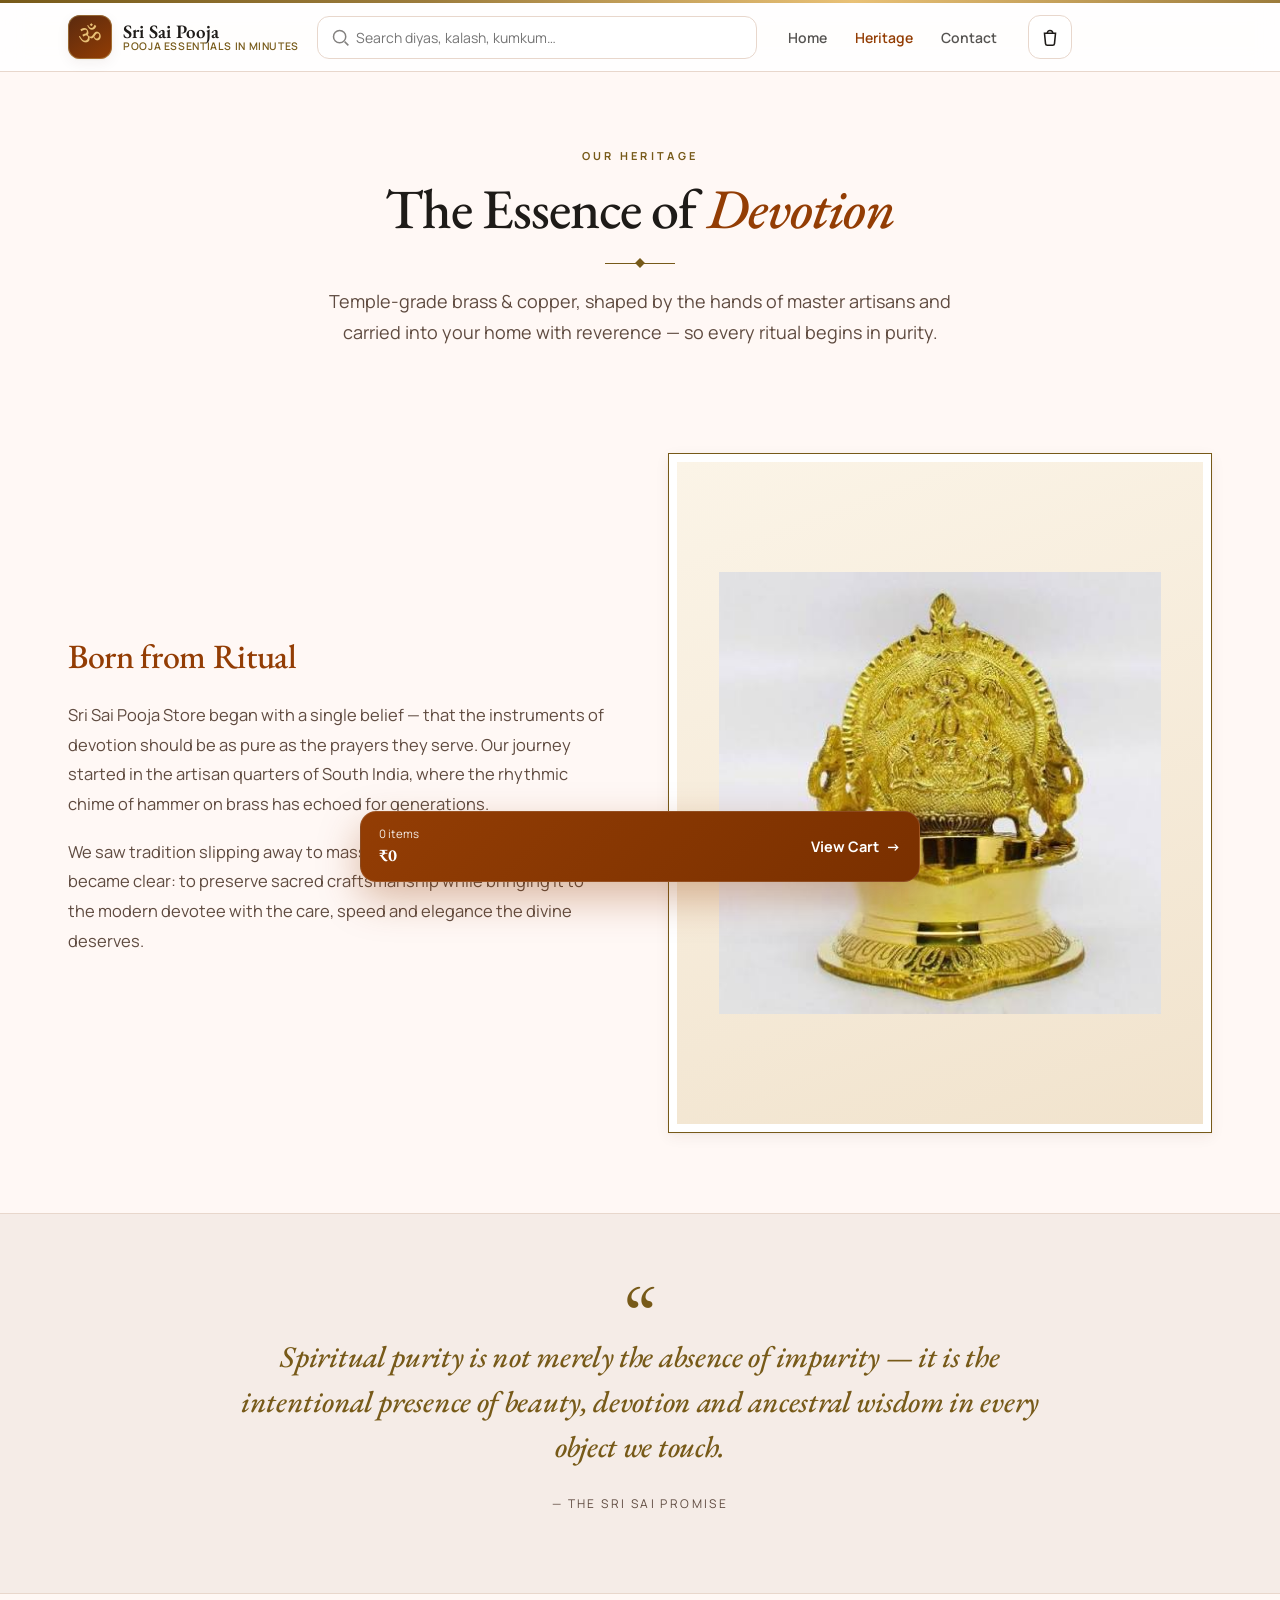
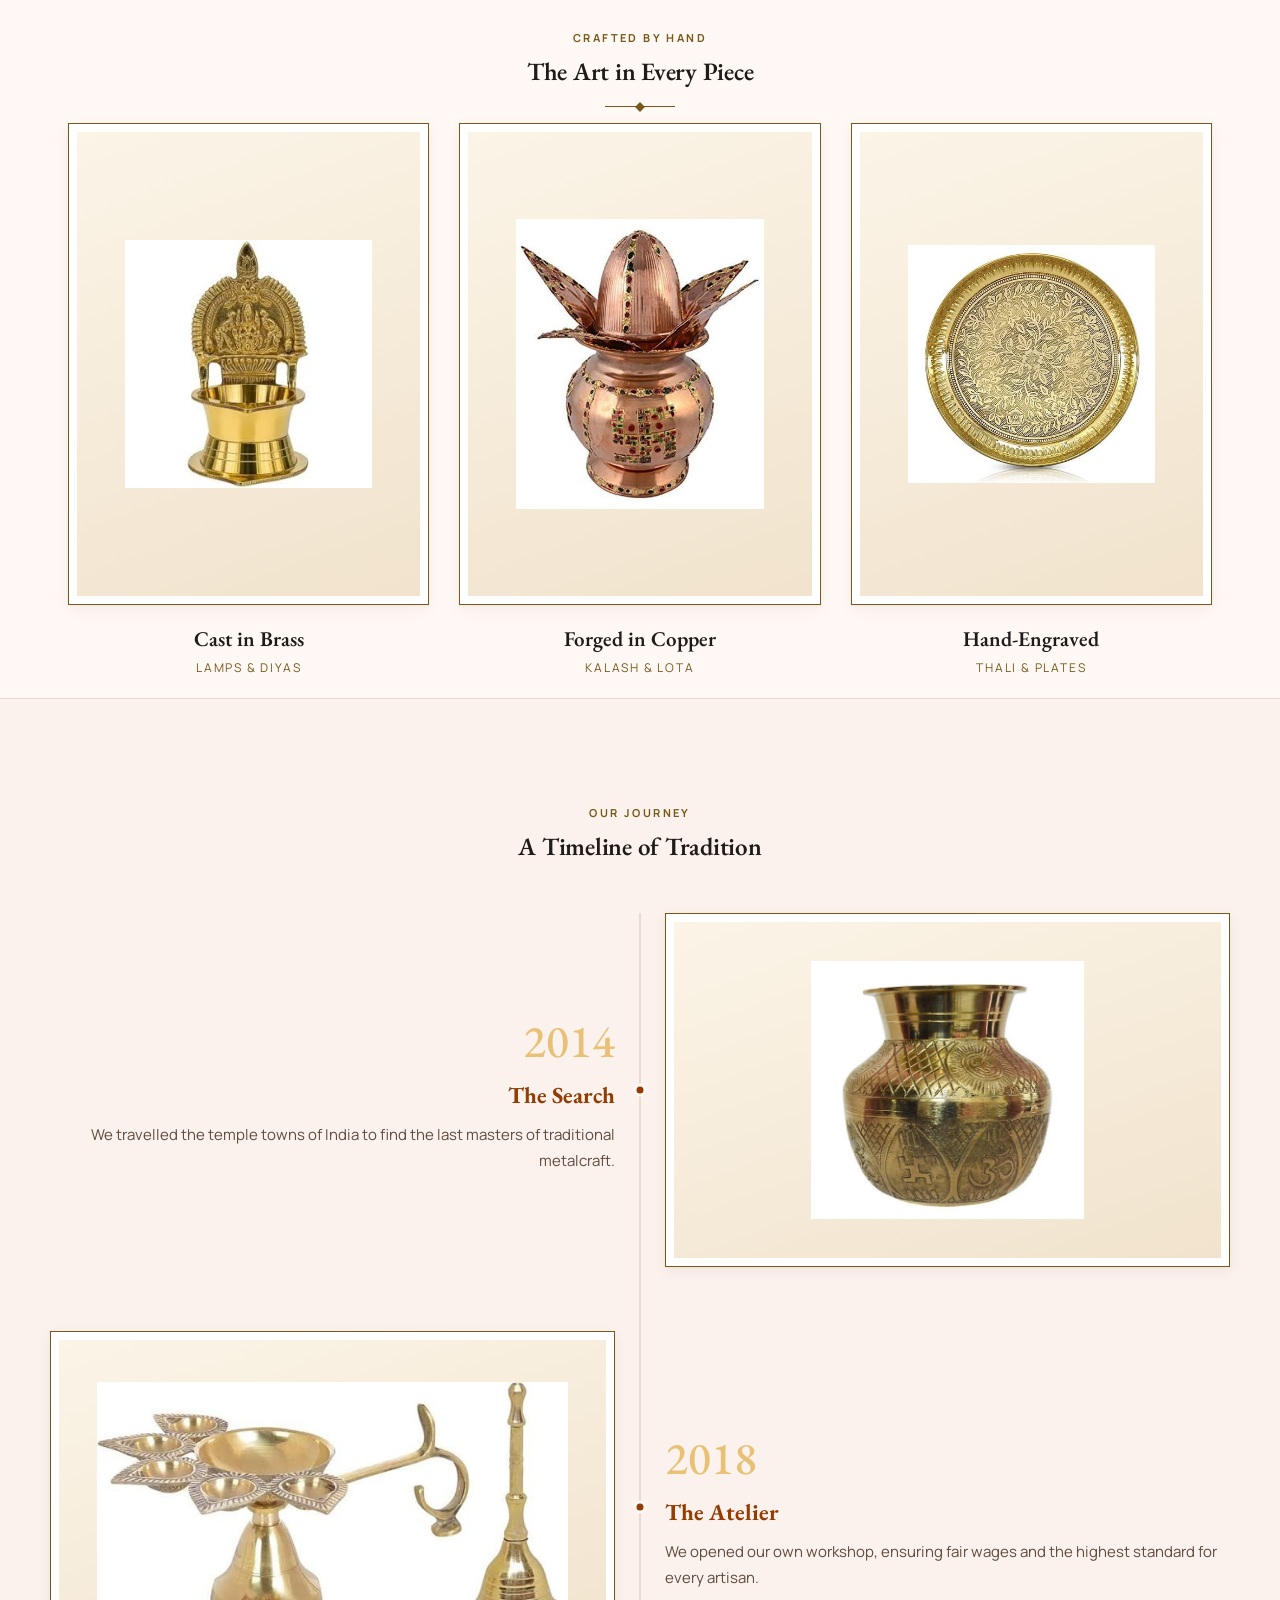
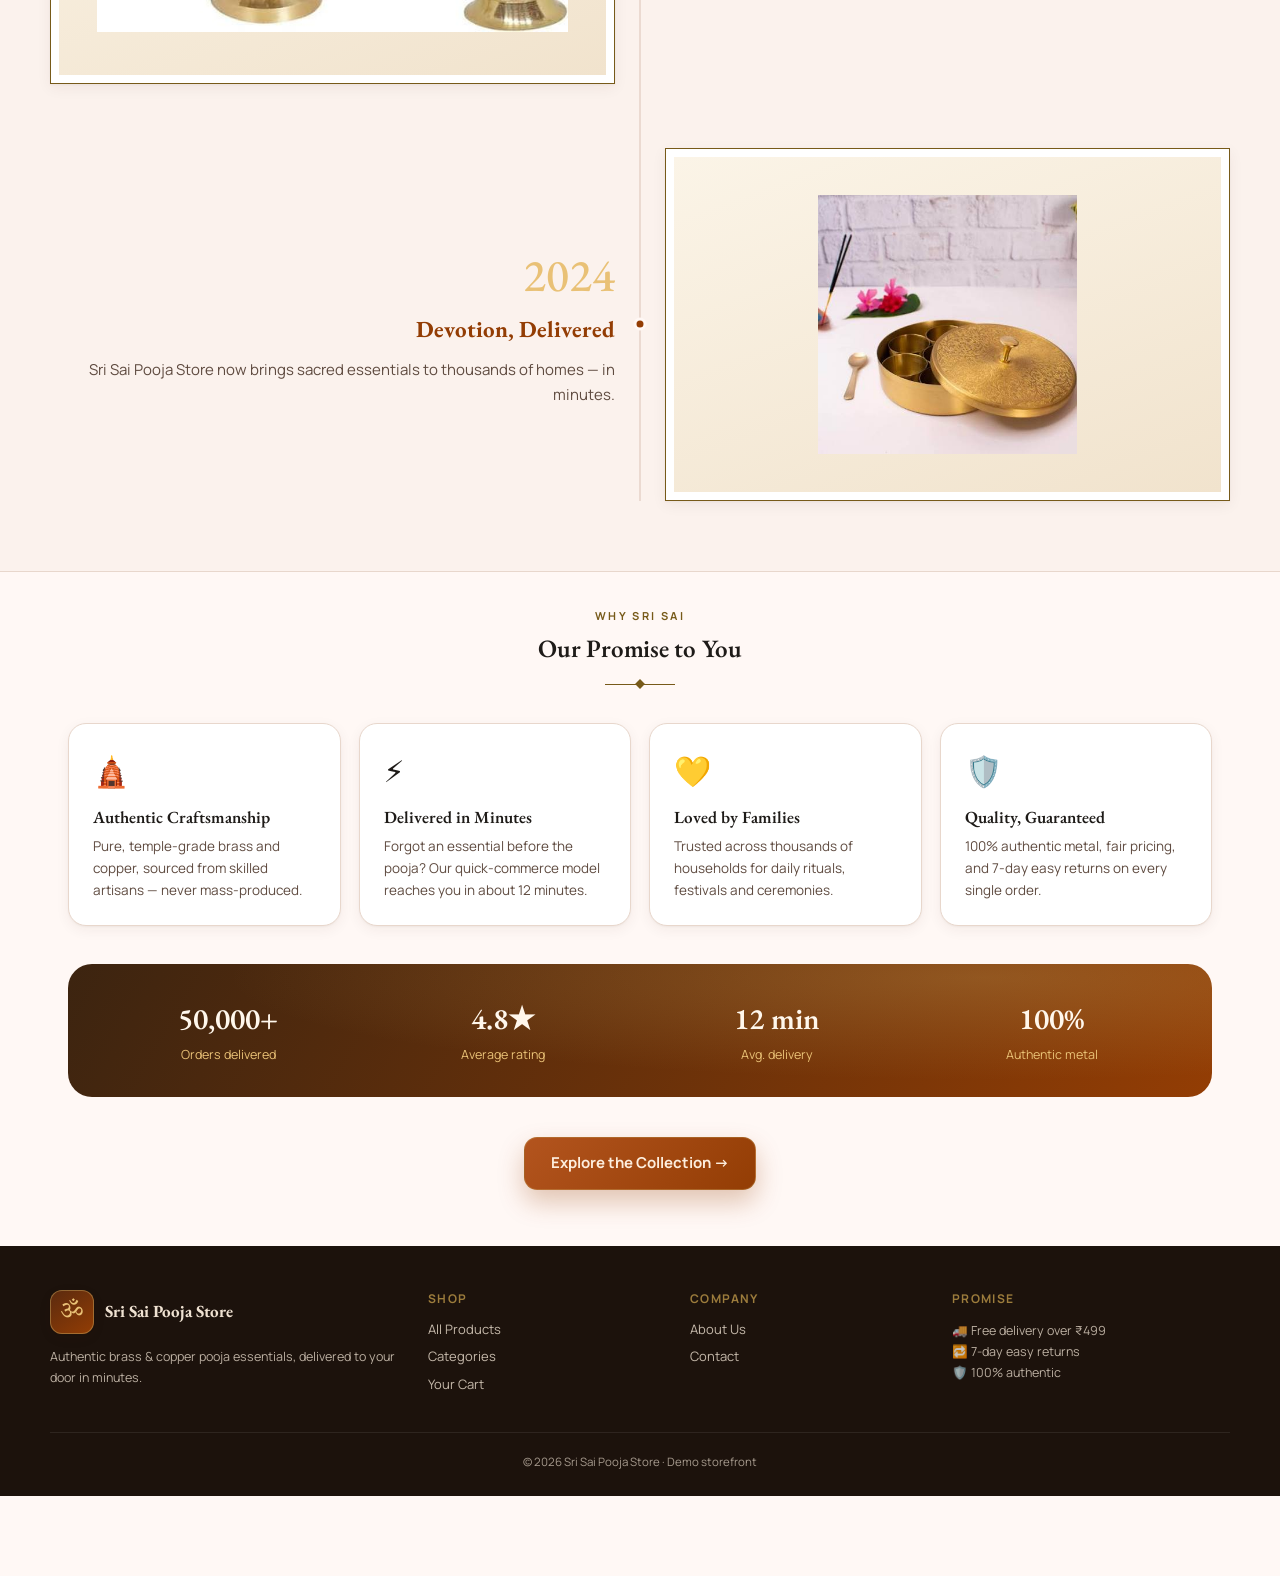
==== commit dceb4a8a: "Elevate to premium 'Heritage' design language Adopt the editorial luxury aesthetic from the referenc" ====
--- a/about.html
+++ b/about.html
@@ -3,39 +3,141 @@
 <head>
   <meta charset="UTF-8" />
   <meta name="viewport" content="width=device-width, initial-scale=1.0" />
-  <title>About · Sri Sai Pooja Store</title>
+  <title>Our Heritage · Sri Sai Pooja Store</title>
   <link rel="preconnect" href="https://fonts.googleapis.com" />
   <link rel="preconnect" href="https://fonts.gstatic.com" crossorigin />
-  <link href="https://fonts.googleapis.com/css2?family=Fraunces:ital,opsz,wght@0,9..144,400;0,9..144,500;0,9..144,600;0,9..144,700;1,9..144,400;1,9..144,500&family=Manrope:wght@400;500;600;700;800&family=Tiro+Devanagari+Sanskrit&display=swap" rel="stylesheet" />
-  <link rel="stylesheet" href="css/styles.css?v=4" />
+  <link href="https://fonts.googleapis.com/css2?family=EB+Garamond:ital,wght@0,400;0,500;0,600;0,700;1,400;1,500&family=Manrope:wght@300;400;500;600;700;800&family=Tiro+Devanagari+Sanskrit&display=swap" rel="stylesheet" />
+  <link rel="stylesheet" href="css/styles.css?v=5" />
 </head>
 <body>
   <div id="site-header"></div>
 
-  <main class="container page">
-    <section class="about-hero">
-      <span class="brand-logo big">ॐ</span>
-      <h1>Devotion, Delivered.</h1>
-      <p>Sri Sai Pooja Store brings temple-grade brass &amp; copper pooja essentials to your
-         doorstep in minutes — so nothing stands between you and your rituals.</p>
+  <main>
+    <!-- Editorial hero -->
+    <section class="heritage-hero">
+      <span class="kicker">Our Heritage</span>
+      <h1 class="serif">The Essence of <em>Devotion</em></h1>
+      <div class="gold-rule"></div>
+      <p class="lede">Temple-grade brass &amp; copper, shaped by the hands of master artisans and
+        carried into your home with reverence — so every ritual begins in purity.</p>
     </section>
 
-    <section class="about-grid">
-      <div class="about-card"><span>🛕</span><h3>Authentic Craftsmanship</h3>
-        <p>Every diya, kalash and thali is sourced from skilled artisans and made from pure, temple-grade metals.</p></div>
-      <div class="about-card"><span>⚡</span><h3>Lightning-Fast Delivery</h3>
-        <p>Forgot an essential before the pooja? Our quick-commerce model gets it to you in about 12 minutes.</p></div>
-      <div class="about-card"><span>💛</span><h3>Loved by Families</h3>
-        <p>Thousands of households trust us for their daily rituals, festivals and special ceremonies.</p></div>
-      <div class="about-card"><span>🛡️</span><h3>Quality Promise</h3>
-        <p>100% authentic metals, fair pricing, and 7-day easy returns on every order — no questions asked.</p></div>
+    <!-- Born from ritual -->
+    <section class="heritage-split container">
+      <div class="hs-copy">
+        <h2 class="serif">Born from Ritual</h2>
+        <p>Sri Sai Pooja Store began with a single belief — that the instruments of devotion
+          should be as pure as the prayers they serve. Our journey started in the artisan
+          quarters of South India, where the rhythmic chime of hammer on brass has echoed for
+          generations.</p>
+        <p>We saw tradition slipping away to mass production. Our mission became clear: to
+          preserve sacred craftsmanship while bringing it to the modern devotee with the care,
+          speed and elegance the divine deserves.</p>
+      </div>
+      <figure class="gold-frame">
+        <img src="assets/products/gajalakshmi-deepam.jpg" alt="Hand-cast brass Gajalakshmi Deepam" />
+      </figure>
     </section>
 
-    <section class="about-stats">
-      <div><b>50,000+</b><span>Orders delivered</span></div>
-      <div><b>4.8★</b><span>Average rating</span></div>
-      <div><b>12 min</b><span>Avg. delivery</span></div>
-      <div><b>100%</b><span>Authentic metal</span></div>
+    <!-- Pull quote -->
+    <section class="heritage-quote">
+      <div class="container">
+        <div class="quote-mark serif">&ldquo;</div>
+        <blockquote class="serif">Spiritual purity is not merely the absence of impurity — it is the
+          intentional presence of beauty, devotion and ancestral wisdom in every object we touch.</blockquote>
+        <cite>— The Sri Sai Promise</cite>
+      </div>
+    </section>
+
+    <!-- Craft trio -->
+    <section class="container">
+      <div class="section-head center">
+        <span class="kicker">Crafted by Hand</span>
+        <h2 class="serif section-title">The Art in Every Piece</h2>
+        <div class="gold-rule"></div>
+      </div>
+      <div class="craft-grid">
+        <figure class="craft-item">
+          <div class="gold-frame"><img src="assets/products/mariamman-lamp.jpg" alt="Brass deepam" /></div>
+          <h3>Cast in Brass</h3><span>Lamps &amp; Diyas</span>
+        </figure>
+        <figure class="craft-item">
+          <div class="gold-frame"><img src="assets/products/copper-kalash.jpg" alt="Copper kalash" /></div>
+          <h3>Forged in Copper</h3><span>Kalash &amp; Lota</span>
+        </figure>
+        <figure class="craft-item">
+          <div class="gold-frame"><img src="assets/products/pooja-thali.jpg" alt="Engraved pooja thali" /></div>
+          <h3>Hand-Engraved</h3><span>Thali &amp; Plates</span>
+        </figure>
+      </div>
+    </section>
+
+    <!-- Timeline -->
+    <section class="heritage-timeline">
+      <div class="htl-inner">
+        <div class="section-head center" style="margin-bottom:48px">
+          <span class="kicker">Our Journey</span>
+          <h2 class="serif section-title">A Timeline of Tradition</h2>
+        </div>
+        <div class="htl-line">
+          <div class="htl-row left">
+            <div class="htl-text">
+              <span class="yr">2014</span>
+              <h4>The Search</h4>
+              <p>We travelled the temple towns of India to find the last masters of traditional metalcraft.</p>
+            </div>
+            <div class="htl-dot"></div>
+            <figure class="gold-frame"><img src="assets/products/engraved-kalash.jpg" alt="Engraved brass kalash" /></figure>
+          </div>
+          <div class="htl-row right">
+            <div class="htl-text">
+              <span class="yr">2018</span>
+              <h4>The Atelier</h4>
+              <p>We opened our own workshop, ensuring fair wages and the highest standard for every artisan.</p>
+            </div>
+            <div class="htl-dot"></div>
+            <figure class="gold-frame"><img src="assets/products/panch-aarti-set.jpg" alt="Panch aarti set" /></figure>
+          </div>
+          <div class="htl-row left">
+            <div class="htl-text">
+              <span class="yr">2024</span>
+              <h4>Devotion, Delivered</h4>
+              <p>Sri Sai Pooja Store now brings sacred essentials to thousands of homes — in minutes.</p>
+            </div>
+            <div class="htl-dot"></div>
+            <figure class="gold-frame"><img src="assets/products/kumkum-box.jpg" alt="Antique kumkum box" /></figure>
+          </div>
+        </div>
+      </div>
+    </section>
+
+    <!-- Promise cards -->
+    <section class="container">
+      <div class="section-head center">
+        <span class="kicker">Why Sri Sai</span>
+        <h2 class="serif section-title">Our Promise to You</h2>
+        <div class="gold-rule"></div>
+      </div>
+      <div class="about-grid">
+        <div class="about-card"><span>🛕</span><h3>Authentic Craftsmanship</h3>
+          <p>Pure, temple-grade brass and copper, sourced from skilled artisans — never mass-produced.</p></div>
+        <div class="about-card"><span>⚡</span><h3>Delivered in Minutes</h3>
+          <p>Forgot an essential before the pooja? Our quick-commerce model reaches you in about 12 minutes.</p></div>
+        <div class="about-card"><span>💛</span><h3>Loved by Families</h3>
+          <p>Trusted across thousands of households for daily rituals, festivals and ceremonies.</p></div>
+        <div class="about-card"><span>🛡️</span><h3>Quality, Guaranteed</h3>
+          <p>100% authentic metal, fair pricing, and 7-day easy returns on every single order.</p></div>
+      </div>
+    </section>
+
+    <!-- Stats -->
+    <section class="container" style="margin-top:30px">
+      <div class="about-stats">
+        <div><b>50,000+</b><span>Orders delivered</span></div>
+        <div><b>4.8★</b><span>Average rating</span></div>
+        <div><b>12 min</b><span>Avg. delivery</span></div>
+        <div><b>100%</b><span>Authentic metal</span></div>
+      </div>
     </section>
 
     <div class="about-cta">
@@ -46,8 +148,8 @@
   <div id="site-footer"></div>
   <div id="cart-bar-slot"></div>
 
-  <script src="js/products.js?v=4"></script>
-  <script src="js/store.js?v=4"></script>
+  <script src="js/products.js?v=5"></script>
+  <script src="js/store.js?v=5"></script>
   <script>Store.initChrome({ active: "about" });</script>
 </body>
 </html>
--- a/css/styles.css
+++ b/css/styles.css
@@ -1,36 +1,41 @@
 /* ===== Sri Sai Pooja Store · premium storefront ===== */
 :root {
-  --bg: #faf5ec;            /* warm ivory */
+  --bg: #fff8f5;            /* warm ivory */
   --surface: #ffffff;
-  --surface-2: #f5ecdc;
-  --ink: #211a12;           /* near-black espresso */
-  --muted: #8c7c67;
-  --line: #ece0cd;
-  --gold: #c2a05a;
-  --gold-deep: #9a7a39;
-  --gold-soft: #ecdcb4;
-  --maroon: #6b1322;
-  --maroon-2: #8a1f30;
-  --emerald: #1f6e4e;
-  --emerald-deep: #185a3f;
-  --shadow-sm: 0 1px 2px rgba(33,26,18,.04), 0 3px 10px rgba(33,26,18,.05);
-  --shadow: 0 10px 34px rgba(33,26,18,.09);
-  --shadow-lg: 0 24px 60px rgba(33,26,18,.16);
-  --radius: 18px;
-  --radius-sm: 13px;
-  --maxw: 1160px;
+  --surface-2: #f5ece7;
+  --surface-3: #fbf2ed;
+  --ink: #1e1b18;
+  --muted: #5f4b40;
+  --line: #e8d7cc;
+  --line-strong: #dcc1b5;
+  --gold: #9c7c3c;
+  --gold-deep: #775a19;     /* bronze */
+  --gold-soft: #e9c176;
+  --maroon: #933d04;        /* terracotta primary (var name kept) */
+  --maroon-2: #b3541e;
+  --emerald: #933d04;       /* unified terracotta (var name kept) */
+  --emerald-deep: #7a3000;
+  --shadow-sm: 0 1px 2px rgba(60,30,12,.04), 0 4px 14px rgba(60,30,12,.06);
+  --shadow: 0 14px 40px rgba(60,30,12,.10);
+  --shadow-lg: 0 28px 70px rgba(60,30,12,.16);
+  --radius: 12px;
+  --radius-sm: 8px;
+  --maxw: 1180px;
 }
 * { margin: 0; padding: 0; box-sizing: border-box; }
 html { -webkit-text-size-adjust: 100%; }
 body {
   font-family: "Manrope", system-ui, -apple-system, sans-serif;
-  background: var(--bg); color: var(--ink);
-  padding-bottom: 80px; -webkit-font-smoothing: antialiased; line-height: 1.5;
+  color: var(--ink); line-height: 1.5; -webkit-font-smoothing: antialiased;
+  padding-bottom: 80px;
+  background-color: #fff8f5;
+  background-image: radial-gradient(rgba(220,193,181,.5) 0.6px, transparent 0.6px);
+  background-size: 38px 38px; background-attachment: fixed;
 }
 img { display: block; max-width: 100%; }
 a { color: inherit; text-decoration: none; }
 button { font-family: inherit; cursor: pointer; border: none; background: none; }
-.serif { font-family: "Fraunces", "Tiro Devanagari Sanskrit", Georgia, serif; }
+.serif { font-family: "EB Garamond", "Tiro Devanagari Sanskrit", Georgia, serif; }
 .container { max-width: var(--maxw); margin: 0 auto; padding: 0 18px; }
 
 /* section heading */
@@ -53,13 +58,13 @@
 .brand { display: flex; align-items: center; gap: 11px; flex: 0 0 auto; }
 .brand-logo {
   width: 44px; height: 44px; display: grid; place-items: center;
-  background: linear-gradient(145deg, #7a1626, var(--maroon)); color: var(--gold-soft);
+  background: linear-gradient(145deg, #5a2a0f, var(--maroon)); color: var(--gold-soft);
   border-radius: 12px; font-size: 24px; font-family: "Tiro Devanagari Sanskrit", serif;
   box-shadow: inset 0 0 0 1px rgba(194,160,90,.5), var(--shadow-sm);
 }
 .brand-logo.big { width: 88px; height: 88px; font-size: 50px; border-radius: 22px; margin: 0 auto 18px; }
 .brand-text { display: flex; flex-direction: column; line-height: 1.05; }
-.brand-text b { font-family: "Fraunces", serif; color: var(--ink); font-size: 19px; font-weight: 600; letter-spacing: .01em; }
+.brand-text b { font-family: "EB Garamond", serif; color: var(--ink); font-size: 19px; font-weight: 600; letter-spacing: .01em; }
 .brand-text small { color: var(--gold-deep); font-size: 10.5px; font-weight: 600; letter-spacing: .06em; text-transform: uppercase; }
 
 .nav-search { flex: 1; position: relative; max-width: 440px; display: flex; align-items: center; }
@@ -92,7 +97,7 @@
   background:
     radial-gradient(120% 140% at 85% 15%, rgba(194,160,90,.30), transparent 55%),
     radial-gradient(90% 120% at 10% 90%, rgba(0,0,0,.18), transparent 60%),
-    linear-gradient(120deg, #5c0f1d, var(--maroon) 55%, #7d1a2a);
+    linear-gradient(120deg, #3c2410, var(--maroon) 55%, #7a3a12);
   border-radius: 24px; padding: 44px 46px; box-shadow: var(--shadow);
 }
 .hero-card::after {
@@ -129,7 +134,7 @@
 }
 .trust-strip div { text-align: center; position: relative; }
 .trust-strip div + div::before { content: ""; position: absolute; left: 0; top: 10%; height: 80%; width: 1px; background: var(--line); }
-.trust-strip b { display: block; font-family: "Fraunces", serif; font-size: 18px; color: var(--maroon); }
+.trust-strip b { display: block; font-family: "EB Garamond", serif; font-size: 18px; color: var(--maroon); }
 .trust-strip span { font-size: 11.5px; color: var(--muted); }
 
 /* ===== Categories ===== */
@@ -177,7 +182,7 @@
   font-size: 9.5px; font-weight: 800; padding: 4px 8px; border-radius: 7px; box-shadow: var(--shadow-sm);
 }
 .card-rating {
-  display: inline-flex; align-items: center; gap: 3px; background: rgba(31,110,78,.1); color: var(--emerald-deep);
+  display: inline-flex; align-items: center; gap: 3px; background: rgba(147,61,4,.1); color: var(--emerald-deep);
   font-size: 10.5px; font-weight: 700; padding: 2px 8px; border-radius: 6px; width: fit-content; margin-bottom: 7px;
 }
 .card-name { font-size: 14px; font-weight: 600; line-height: 1.3; min-height: 36px; color: var(--ink); }
@@ -185,7 +190,7 @@
 .card-unit { font-size: 11px; color: var(--muted); margin-top: 5px; display: block; }
 .card-foot { display: flex; align-items: flex-end; justify-content: space-between; margin-top: 12px; gap: 8px; }
 .price-block { display: flex; flex-direction: column; }
-.price-now { font-family: "Fraunces", serif; font-size: 18px; font-weight: 600; color: var(--ink); }
+.price-now { font-family: "EB Garamond", serif; font-size: 18px; font-weight: 600; color: var(--ink); }
 .price-mrp { font-size: 11.5px; color: var(--muted); text-decoration: line-through; }
 
 /* Add button + stepper */
@@ -196,22 +201,22 @@
 }
 .add-btn:hover { background: var(--emerald); color: #fff; }
 .add-btn:active { transform: scale(.94); }
-.stepper { display: inline-flex; align-items: center; background: var(--emerald); border-radius: 11px; overflow: hidden; box-shadow: 0 4px 12px rgba(31,110,78,.28); }
+.stepper { display: inline-flex; align-items: center; background: var(--emerald); border-radius: 11px; overflow: hidden; box-shadow: 0 4px 12px rgba(147,61,4,.28); }
 .stepper button { color: #fff; font-size: 18px; font-weight: 700; width: 32px; height: 35px; display: grid; place-items: center; transition: background .12s; }
 .stepper button:active { background: var(--emerald-deep); }
 .stepper .qty { color: #fff; font-size: 13.5px; font-weight: 700; min-width: 22px; text-align: center; }
 
 /* ===== Generic page / buttons ===== */
 .page { padding-top: 8px; }
-.page-title { font-family: "Fraunces", serif; font-size: 30px; font-weight: 600; margin-top: 24px; letter-spacing: -.01em; }
+.page-title { font-family: "EB Garamond", serif; font-size: 30px; font-weight: 600; margin-top: 24px; letter-spacing: -.01em; }
 .page-sub { color: var(--muted); font-size: 14.5px; margin-top: 4px; margin-bottom: 22px; }
 .btn-primary {
   display: inline-flex; align-items: center; justify-content: center; gap: 7px;
   background: linear-gradient(135deg, var(--maroon-2), var(--maroon)); color: #fdeede; font-weight: 700; font-size: 15px;
-  padding: 14px 26px; border-radius: 13px; box-shadow: 0 12px 26px rgba(107,19,34,.28);
+  padding: 14px 26px; border-radius: 13px; box-shadow: 0 12px 26px rgba(147,61,4,.28);
   border: 1px solid rgba(194,160,90,.35); transition: .18s;
 }
-.btn-primary:hover { transform: translateY(-2px); box-shadow: 0 16px 32px rgba(107,19,34,.34); }
+.btn-primary:hover { transform: translateY(-2px); box-shadow: 0 16px 32px rgba(147,61,4,.34); }
 .btn-primary:active { transform: translateY(0); }
 .btn-primary.block { display: flex; width: 100%; }
 .link-back { display: inline-block; margin-top: 16px; color: var(--gold-deep); font-weight: 700; font-size: 13.5px; }
@@ -225,20 +230,20 @@
   display: grid; place-items: center; box-shadow: var(--shadow); border: 1px solid var(--line);
 }
 .detail-media img { max-height: 400px; object-fit: contain; mix-blend-mode: multiply; }
-.detail-info h1 { font-family: "Fraunces", serif; font-size: 30px; font-weight: 600; margin: 10px 0 8px; line-height: 1.2; letter-spacing: -.01em; }
+.detail-info h1 { font-family: "EB Garamond", serif; font-size: 30px; font-weight: 600; margin: 10px 0 8px; line-height: 1.2; letter-spacing: -.01em; }
 .detail-desc { color: var(--muted); font-size: 14.5px; line-height: 1.6; }
 .detail-unit { font-size: 13.5px; margin-top: 12px; color: var(--ink); }
 .detail-price { display: flex; align-items: baseline; gap: 12px; margin-top: 18px; }
 .detail-price .price-now { font-size: 32px; }
 .detail-price .price-mrp { font-size: 16px; }
-.detail-off { background: rgba(31,110,78,.12); color: var(--emerald-deep); font-size: 12px; font-weight: 800; padding: 4px 10px; border-radius: 8px; }
+.detail-off { background: rgba(147,61,4,.12); color: var(--emerald-deep); font-size: 12px; font-weight: 800; padding: 4px 10px; border-radius: 8px; }
 .detail-save { color: var(--emerald-deep); font-size: 13px; font-weight: 700; margin-top: 8px; }
 .detail-actions { display: flex; align-items: center; gap: 16px; margin-top: 24px; }
 .detail-actions .stepper { transform: scale(1.18); transform-origin: left; }
 .detail-perks { list-style: none; display: flex; flex-wrap: wrap; gap: 16px; margin-top: 26px; padding-top: 20px; border-top: 1px solid var(--line); }
 .detail-perks li { font-size: 13px; color: var(--ink); font-weight: 500; }
 .related { margin: 50px 0 10px; }
-.related h3 { font-family: "Fraunces", serif; font-size: 21px; font-weight: 600; margin-bottom: 16px; }
+.related h3 { font-family: "EB Garamond", serif; font-size: 21px; font-weight: 600; margin-bottom: 16px; }
 
 /* ===== Cart page ===== */
 .cart-layout { display: grid; grid-template-columns: 1fr 350px; gap: 26px; align-items: start; margin-top: 10px; }
@@ -261,21 +266,21 @@
 .cart-item-info .ci-price { font-size: 14px; font-weight: 700; margin-top: 5px; }
 .cart-item-info .ci-mrp { font-size: 11.5px; color: var(--muted); text-decoration: line-through; font-weight: 400; }
 .cart-item-right { display: flex; flex-direction: column; align-items: flex-end; gap: 9px; }
-.cart-item-right .ci-line { font-family: "Fraunces", serif; font-size: 15px; font-weight: 600; }
+.cart-item-right .ci-line { font-family: "EB Garamond", serif; font-size: 15px; font-weight: 600; }
 
 .bill { background: var(--surface); border: 1px solid var(--line); border-radius: 16px; padding: 18px 20px; box-shadow: var(--shadow-sm); }
-.bill h4 { font-family: "Fraunces", serif; font-size: 16px; font-weight: 600; margin-bottom: 14px; }
+.bill h4 { font-family: "EB Garamond", serif; font-size: 16px; font-weight: 600; margin-bottom: 14px; }
 .bill-row { display: flex; justify-content: space-between; font-size: 13.5px; color: var(--muted); margin-bottom: 10px; }
 .bill-row.discount { color: var(--emerald-deep); }
 .bill-row.total { color: var(--ink); font-weight: 700; font-size: 16px; border-top: 1px dashed var(--line); padding-top: 12px; margin-top: 4px; }
-.bill-row.total span:last-child { font-family: "Fraunces", serif; }
+.bill-row.total span:last-child { font-family: "EB Garamond", serif; }
 .cart-side { position: sticky; top: 88px; }
 .cart-side .btn-primary.block { margin-top: 16px; }
 
 /* ===== Checkout ===== */
 .checkout-layout { display: grid; grid-template-columns: 1fr 360px; gap: 26px; align-items: start; margin-top: 10px; }
 .checkout-card, .checkout-summary { background: var(--surface); border: 1px solid var(--line); border-radius: 18px; padding: 24px; box-shadow: var(--shadow-sm); }
-.checkout-card h3, .checkout-summary h3 { font-family: "Fraunces", serif; font-size: 17px; font-weight: 600; margin-bottom: 18px; }
+.checkout-card h3, .checkout-summary h3 { font-family: "EB Garamond", serif; font-size: 17px; font-weight: 600; margin-bottom: 18px; }
 .checkout-card label, .contact-form label { display: flex; flex-direction: column; gap: 6px; font-size: 12px; font-weight: 700; color: var(--muted); margin-bottom: 14px; letter-spacing: .02em; }
 .checkout-card input, .checkout-card textarea, .contact-form input, .contact-form textarea {
   font-family: inherit; font-size: 14.5px; color: var(--ink); padding: 12px 14px;
@@ -297,13 +302,13 @@
 /* success */
 .success-card { max-width: 500px; margin: 36px auto; background: var(--surface); border: 1px solid var(--line); border-radius: 24px; padding: 38px 30px; text-align: center; box-shadow: var(--shadow-lg); animation: pop .35s cubic-bezier(.34,1.56,.64,1); }
 @keyframes pop { from { transform: scale(.92); opacity: 0; } to { transform: scale(1); opacity: 1; } }
-.success-check { width: 82px; height: 82px; margin: 0 auto 18px; background: linear-gradient(145deg, var(--emerald), var(--emerald-deep)); color: #fff; border-radius: 50%; display: grid; place-items: center; font-size: 42px; font-weight: 700; box-shadow: 0 12px 30px rgba(31,110,78,.4); animation: pop .45s cubic-bezier(.34,1.56,.64,1); }
-.success-card h2 { font-family: "Fraunces", serif; font-size: 26px; font-weight: 600; }
+.success-check { width: 82px; height: 82px; margin: 0 auto 18px; background: linear-gradient(145deg, var(--emerald), var(--emerald-deep)); color: #fff; border-radius: 50%; display: grid; place-items: center; font-size: 42px; font-weight: 700; box-shadow: 0 12px 30px rgba(147,61,4,.4); animation: pop .45s cubic-bezier(.34,1.56,.64,1); }
+.success-card h2 { font-family: "EB Garamond", serif; font-size: 26px; font-weight: 600; }
 .success-card p { color: var(--muted); font-size: 14.5px; margin-top: 8px; }
 .success-meta { display: grid; grid-template-columns: 1fr 1fr; gap: 13px; margin: 24px 0 14px; }
 .success-meta div { background: var(--surface-2); border-radius: 13px; padding: 14px; }
 .success-meta span { font-size: 11px; color: var(--muted); display: block; }
-.success-meta b { font-family: "Fraunces", serif; font-size: 16px; }
+.success-meta b { font-family: "EB Garamond", serif; font-size: 16px; }
 .success-pay { font-size: 13.5px; margin-bottom: 20px; }
 .success-pay b { color: var(--ink); }
 
@@ -311,25 +316,25 @@
 .empty-state { text-align: center; padding: 56px 20px; color: var(--muted); }
 .empty-state.big { padding: 76px 20px; }
 .empty-emoji { font-size: 56px; margin-bottom: 16px; }
-.empty-state h3 { font-family: "Fraunces", serif; color: var(--ink); font-size: 21px; margin-bottom: 6px; }
+.empty-state h3 { font-family: "EB Garamond", serif; color: var(--ink); font-size: 21px; margin-bottom: 6px; }
 .empty-state .btn-primary { margin-top: 20px; }
 
 /* ===== About ===== */
 .about-hero { text-align: center; padding: 40px 0 12px; }
-.about-hero h1 { font-family: "Fraunces", serif; font-size: 38px; font-weight: 600; letter-spacing: -.015em; }
+.about-hero h1 { font-family: "EB Garamond", serif; font-size: 38px; font-weight: 600; letter-spacing: -.015em; }
 .about-hero p { color: var(--muted); font-size: 15.5px; max-width: 580px; margin: 14px auto 0; line-height: 1.7; }
 .about-grid { display: grid; grid-template-columns: repeat(auto-fit, minmax(240px, 1fr)); gap: 18px; margin: 38px 0; }
 .about-card { background: var(--surface); border: 1px solid var(--line); border-radius: 18px; padding: 24px; box-shadow: var(--shadow-sm); transition: .2s; }
 .about-card:hover { transform: translateY(-4px); border-color: var(--gold-soft); box-shadow: var(--shadow); }
 .about-card span { font-size: 30px; }
-.about-card h3 { font-family: "Fraunces", serif; font-size: 17px; font-weight: 600; margin: 12px 0 6px; }
+.about-card h3 { font-family: "EB Garamond", serif; font-size: 17px; font-weight: 600; margin: 12px 0 6px; }
 .about-card p { font-size: 13.5px; color: var(--muted); line-height: 1.6; }
 .about-stats {
   display: grid; grid-template-columns: repeat(auto-fit, minmax(150px, 1fr)); gap: 18px; padding: 32px; text-align: center;
   border-radius: 24px; color: #fff7ec;
-  background: radial-gradient(120% 140% at 80% 10%, rgba(194,160,90,.3), transparent 55%), linear-gradient(120deg, #5c0f1d, var(--maroon));
-}
-.about-stats div b { display: block; font-family: "Fraunces", serif; font-size: 30px; font-weight: 600; }
+  background: radial-gradient(120% 140% at 80% 10%, rgba(194,160,90,.3), transparent 55%), linear-gradient(120deg, #3c2410, var(--maroon));
+}
+.about-stats div b { display: block; font-family: "EB Garamond", serif; font-size: 30px; font-weight: 600; }
 .about-stats div span { color: var(--gold-soft); font-size: 12.5px; }
 .about-cta { text-align: center; margin: 40px 0; }
 
@@ -342,7 +347,7 @@
 .contact-item b { font-size: 14px; }
 .contact-item p { font-size: 13px; color: var(--muted); margin-top: 2px; }
 .contact-form { background: var(--surface); border: 1px solid var(--line); border-radius: 18px; padding: 24px; box-shadow: var(--shadow-sm); }
-.contact-form h3 { font-family: "Fraunces", serif; font-size: 17px; font-weight: 600; margin-bottom: 16px; }
+.contact-form h3 { font-family: "EB Garamond", serif; font-size: 17px; font-weight: 600; margin-bottom: 16px; }
 .contact-done { color: var(--emerald-deep); font-size: 13.5px; font-weight: 700; margin-top: 14px; text-align: center; }
 
 /* ===== Sticky cart bar ===== */
@@ -350,12 +355,12 @@
   position: fixed; left: 50%; transform: translateX(-50%); bottom: 18px; z-index: 45;
   width: min(92%, 560px); background: linear-gradient(135deg, var(--emerald), var(--emerald-deep)); border-radius: 16px;
   display: flex; align-items: center; justify-content: space-between; padding: 13px 18px;
-  box-shadow: 0 16px 40px rgba(31,110,78,.35); animation: slideUp .3s ease; border: 1px solid rgba(255,255,255,.12);
+  box-shadow: 0 16px 40px rgba(147,61,4,.35); animation: slideUp .3s ease; border: 1px solid rgba(255,255,255,.12);
 }
 @keyframes slideUp { from { transform: translate(-50%, 30px); opacity: 0; } to { transform: translate(-50%, 0); opacity: 1; } }
 .cart-bar-info { display: flex; flex-direction: column; color: #fff; }
 .cart-bar-info span { font-size: 11.5px; opacity: .9; }
-.cart-bar-info strong { font-family: "Fraunces", serif; font-size: 17px; }
+.cart-bar-info strong { font-family: "EB Garamond", serif; font-size: 17px; }
 .cart-bar-btn { display: flex; align-items: center; gap: 7px; color: #fff; font-weight: 700; font-size: 14.5px; }
 .arrow { transition: transform .2s; }
 .cart-bar:hover .arrow { transform: translateX(4px); }
@@ -364,7 +369,7 @@
 .site-footer { background: #1c120c; color: #efe2d2; margin-top: 56px; padding: 44px 18px 26px; }
 .footer-grid { max-width: var(--maxw); margin: 0 auto; display: grid; grid-template-columns: 1.5fr 1fr 1fr 1.2fr; gap: 30px; }
 .footer-brand { display: flex; align-items: center; gap: 11px; margin-bottom: 12px; }
-.footer-brand b { font-family: "Fraunces", serif; font-size: 17px; }
+.footer-brand b { font-family: "EB Garamond", serif; font-size: 17px; }
 .footer-grid > div > p { font-size: 12.5px; line-height: 1.7; opacity: .75; }
 .footer-grid h5 { font-size: 12px; letter-spacing: .12em; text-transform: uppercase; color: var(--gold); margin-bottom: 12px; }
 .footer-grid a { display: block; font-size: 13px; opacity: .8; margin-bottom: 8px; transition: .15s; }
@@ -431,3 +436,74 @@
   .product-grid { gap: 10px; }
   .card { padding: 9px; }
 }
+
+/* ===== Nav inline icons (line style) ===== */
+.nav-ico { width: 21px; height: 21px; stroke: currentColor; fill: none; stroke-width: 1.7; }
+.nav-search .nav-ico { position: absolute; left: 13px; opacity: .55; pointer-events: none; }
+.nav-cart .nav-ico { width: 22px; height: 22px; color: var(--ink); }
+
+/* ===== Heritage (editorial About) ===== */
+.heritage-hero { text-align: center; padding: 70px 18px 46px; max-width: 880px; margin: 0 auto; }
+.heritage-hero .kicker { letter-spacing: .3em; }
+.heritage-hero h1 { font-family: "EB Garamond", serif; font-weight: 500; font-size: 56px; line-height: 1.08; letter-spacing: -.02em; color: var(--ink); margin-top: 8px; }
+.heritage-hero h1 em { font-style: italic; color: var(--maroon); }
+.heritage-hero .lede { color: var(--muted); font-size: 18px; line-height: 1.7; max-width: 640px; margin: 22px auto 0; }
+.gold-rule { width: 70px; height: 1px; background: var(--gold-deep); margin: 24px auto 0; position: relative; }
+.gold-rule::after { content: ""; position: absolute; left: 50%; top: 50%; width: 7px; height: 7px; background: var(--gold-deep); transform: translate(-50%,-50%) rotate(45deg); }
+
+.gold-frame { padding: 8px; border: 1px solid var(--gold-deep); background: var(--surface); box-shadow: var(--shadow-sm); }
+.gold-frame img { width: 100%; height: 100%; object-fit: cover; display: block; }
+
+.heritage-split { display: grid; grid-template-columns: 1fr 1fr; gap: 56px; align-items: center; padding: 60px 18px; }
+.heritage-split.reverse .hs-copy { order: 2; }
+.hs-copy h2 { font-family: "EB Garamond", serif; font-weight: 500; font-size: 34px; color: var(--maroon); letter-spacing: -.01em; }
+.hs-copy p { color: var(--muted); font-size: 16.5px; line-height: 1.8; margin-top: 18px; }
+.heritage-split .gold-frame { aspect-ratio: 4/5; }
+.heritage-split .gold-frame img { background: linear-gradient(160deg,#fbf4e7,#f1e3cd); object-fit: contain; padding: 8%; mix-blend-mode: multiply; }
+
+.heritage-quote { background: var(--surface-2); border-top: 1px solid var(--line); border-bottom: 1px solid var(--line); padding: 80px 18px; text-align: center; margin: 20px 0; }
+.heritage-quote .quote-mark { font-size: 80px; line-height: .5; color: var(--gold-deep); height: 40px; }
+.heritage-quote blockquote { font-family: "EB Garamond", serif; font-style: italic; font-weight: 500; font-size: 30px; line-height: 1.5; color: var(--gold-deep); max-width: 820px; margin: 0 auto; letter-spacing: -.01em; }
+.heritage-quote cite { display: block; margin-top: 26px; font-style: normal; font-size: 12px; letter-spacing: .2em; text-transform: uppercase; color: var(--muted); }
+
+.section-head.center { text-align: center; }
+.section-head.center .gold-rule { margin-top: 16px; }
+
+.craft-grid { display: grid; grid-template-columns: repeat(3, 1fr); gap: 30px; margin: 8px 0 20px; }
+.craft-item { text-align: center; }
+.craft-item .gold-frame { aspect-ratio: 3/4; overflow: hidden; }
+.craft-item .gold-frame img { background: linear-gradient(160deg,#fbf4e7,#f1e3cd); object-fit: contain; padding: 14%; mix-blend-mode: multiply; transition: transform .7s ease; }
+.craft-item:hover .gold-frame img { transform: scale(1.06); }
+.craft-item h3 { font-family: "EB Garamond", serif; font-weight: 600; font-size: 21px; margin-top: 18px; }
+.craft-item span { font-size: 12px; letter-spacing: .15em; text-transform: uppercase; color: var(--gold-deep); }
+
+/* timeline */
+.heritage-timeline { background: var(--surface-3); border-top: 1px solid var(--line); border-bottom: 1px solid var(--line); padding: 70px 18px; }
+.htl-inner { max-width: var(--maxw); margin: 0 auto; }
+.htl-line { position: relative; }
+.htl-line::before { content: ""; position: absolute; left: 50%; transform: translateX(-50%); top: 0; bottom: 0; width: 1px; background: var(--line-strong); }
+.htl-row { position: relative; display: grid; grid-template-columns: 1fr 1fr; gap: 50px; align-items: center; margin-bottom: 64px; }
+.htl-row:last-child { margin-bottom: 0; }
+.htl-row .htl-text .yr { font-family: "EB Garamond", serif; font-size: 46px; font-weight: 500; color: var(--gold-soft); }
+.htl-row .htl-text h4 { font-family: "EB Garamond", serif; font-size: 23px; color: var(--maroon); margin-top: 2px; }
+.htl-row .htl-text p { color: var(--muted); font-size: 15px; line-height: 1.7; margin-top: 10px; }
+.htl-row.left .htl-text { text-align: right; }
+.htl-row.right .htl-text { order: 2; text-align: left; }
+.htl-row .gold-frame { aspect-ratio: 16/10; }
+.htl-row .gold-frame img { background: linear-gradient(160deg,#fbf4e7,#f1e3cd); object-fit: contain; padding: 7%; mix-blend-mode: multiply; }
+.htl-dot { position: absolute; left: 50%; top: 50%; transform: translate(-50%,-50%); width: 13px; height: 13px; background: var(--maroon); border: 3px solid var(--bg); border-radius: 50%; z-index: 2; }
+
+@media (max-width: 860px) {
+  .heritage-hero h1 { font-size: 38px; }
+  .heritage-split { grid-template-columns: 1fr; gap: 28px; padding: 40px 18px; }
+  .heritage-split.reverse .hs-copy { order: 0; }
+  .heritage-quote blockquote { font-size: 23px; }
+  .craft-grid { grid-template-columns: 1fr; gap: 22px; max-width: 360px; margin: 0 auto; }
+  .htl-line::before { left: 9px; }
+  .htl-row { grid-template-columns: 1fr; gap: 14px; padding-left: 34px; margin-bottom: 40px; }
+  .htl-row.left .htl-text, .htl-row.right .htl-text { text-align: left; order: 0; }
+  .htl-dot { left: 9px; top: 14px; transform: translate(-50%,0); }
+}
+
+/* hero medallion product image */
+.hero-medallion img { width: 80%; height: 80%; object-fit: contain; filter: drop-shadow(0 12px 22px rgba(0,0,0,.45)); animation: float 3.4s ease-in-out infinite; }
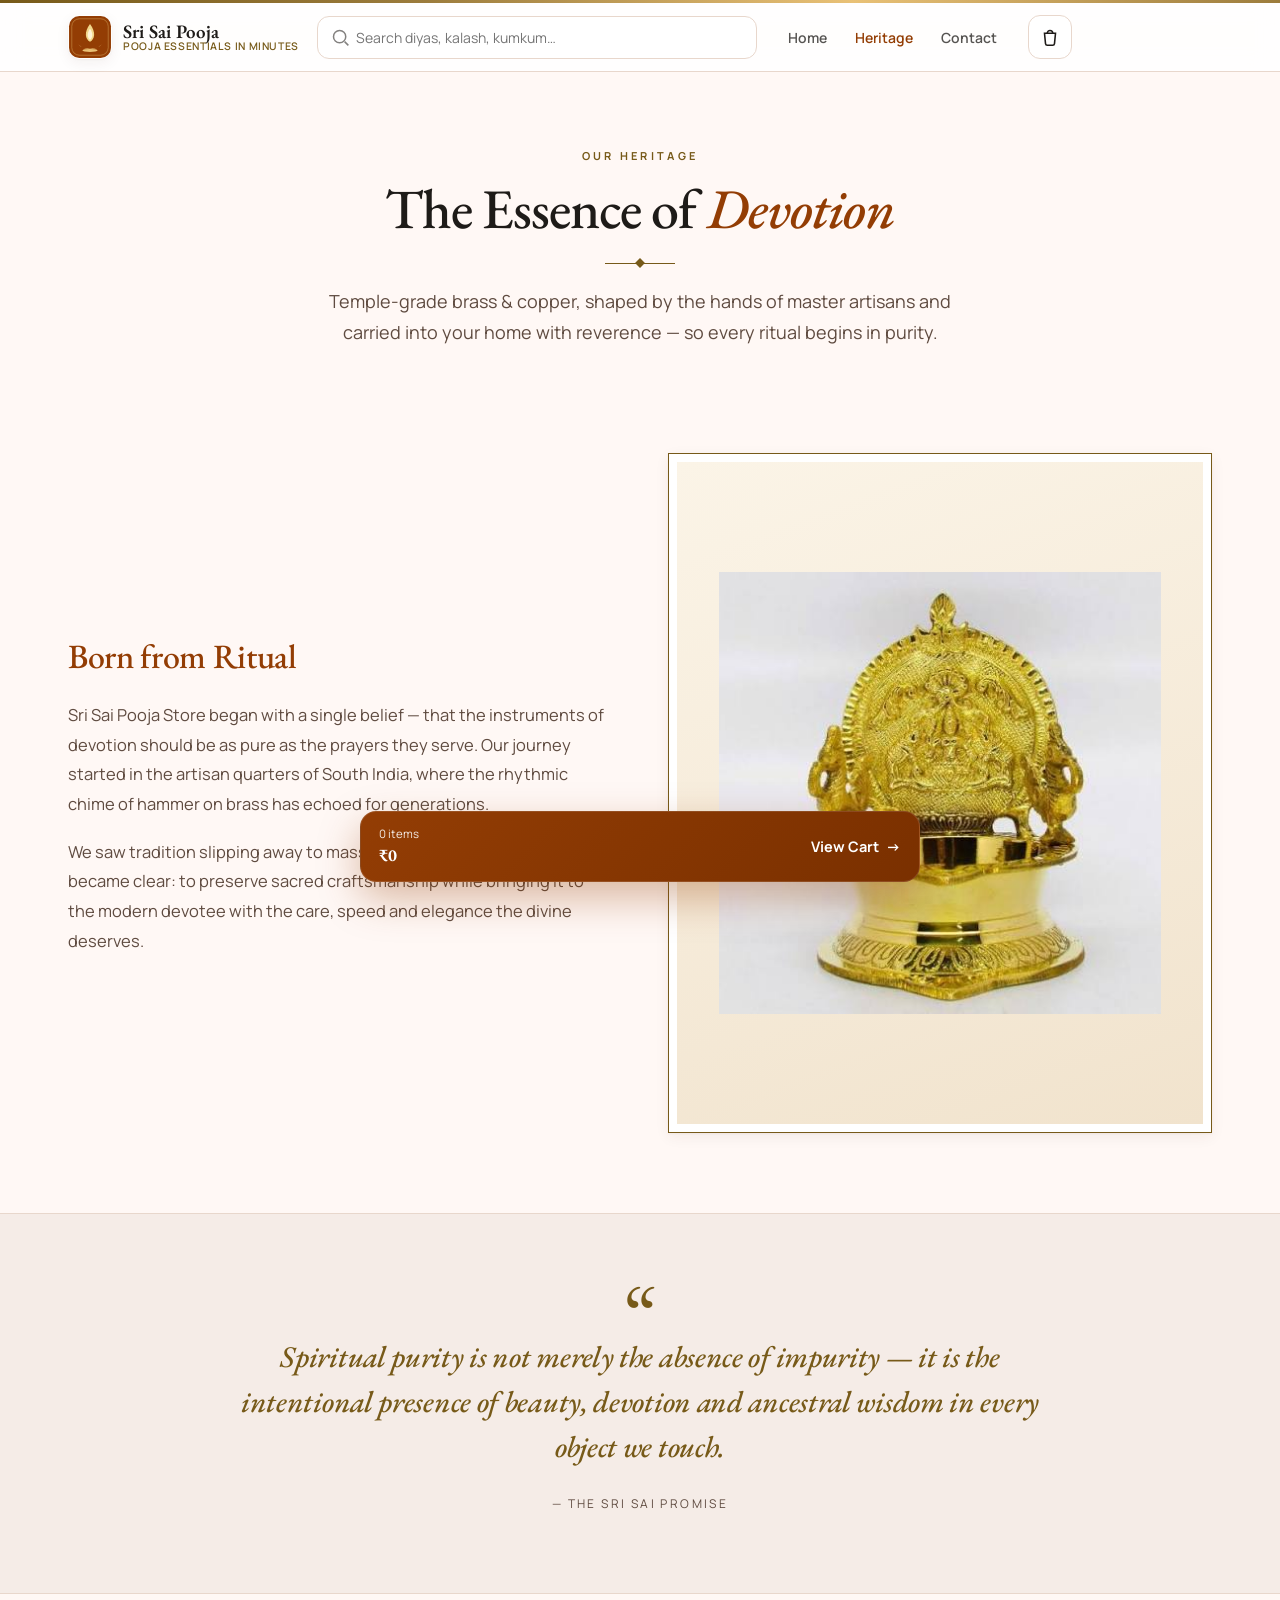
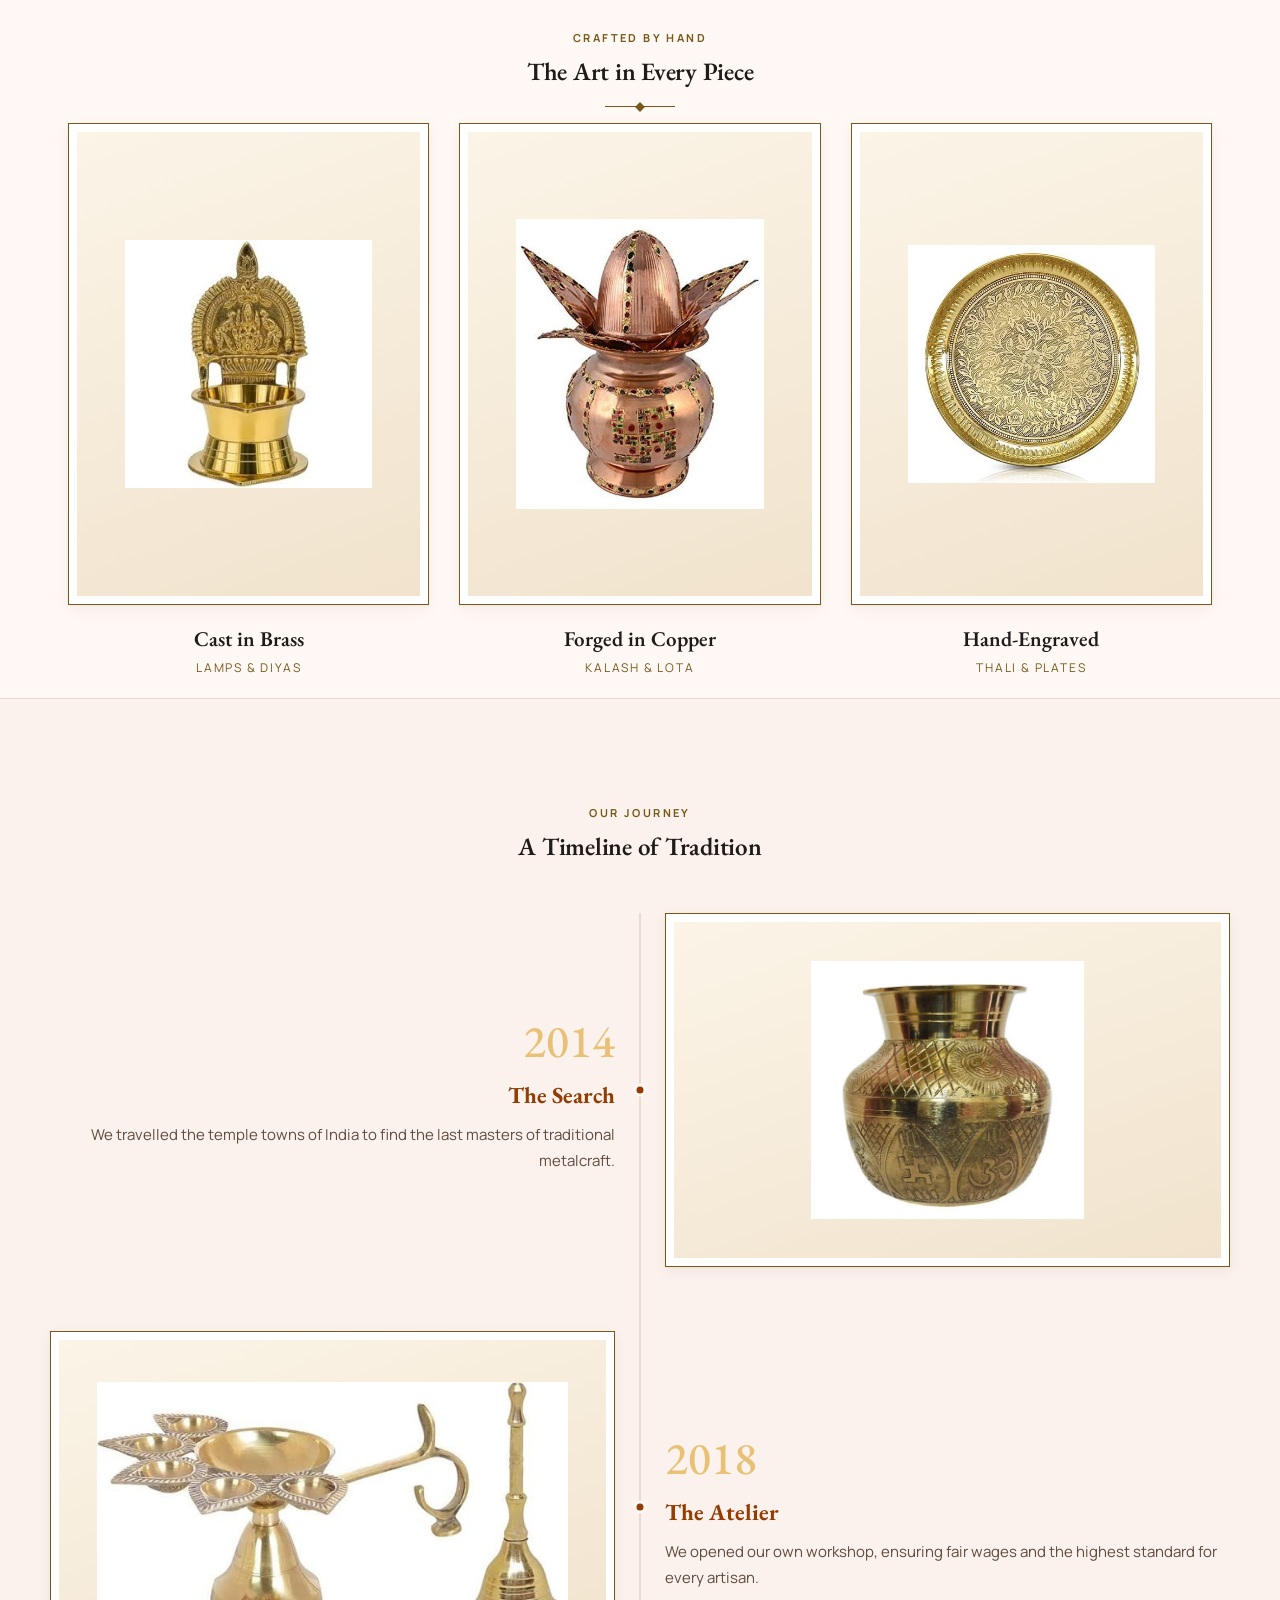
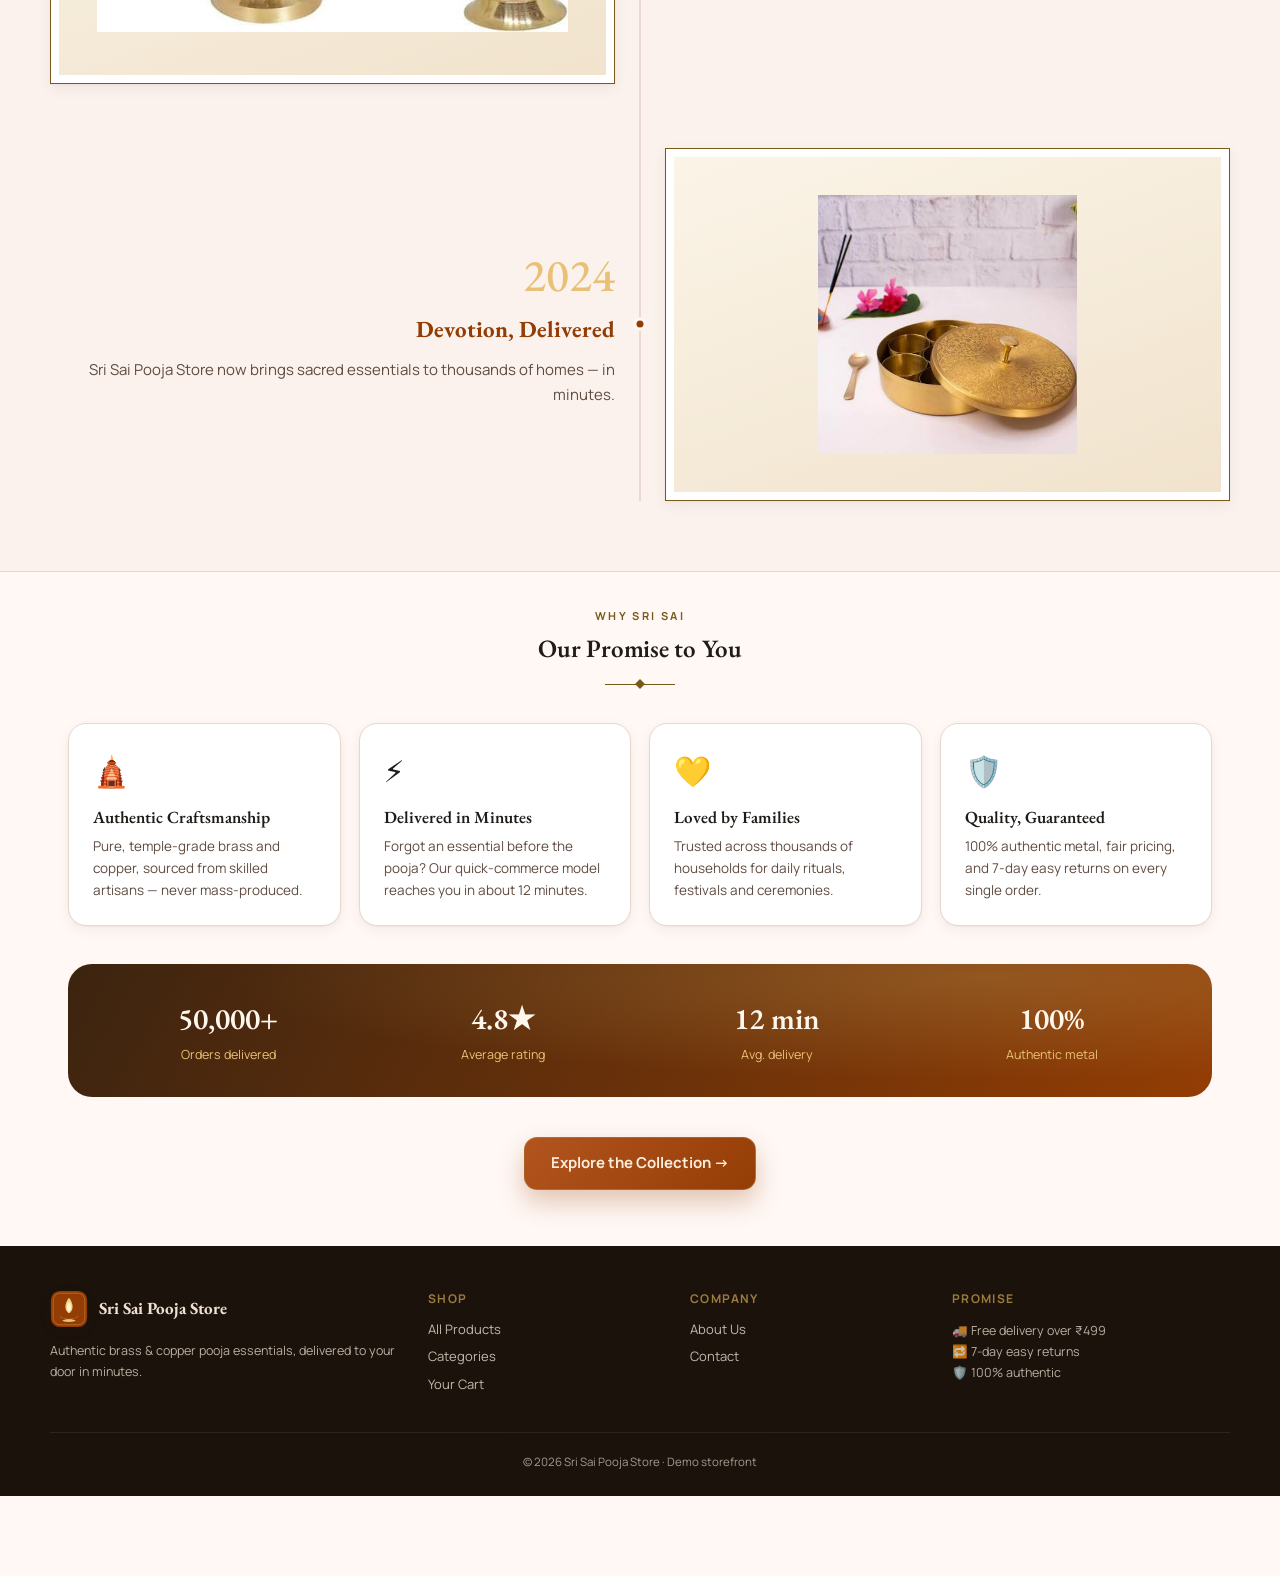
==== commit 2b99362c: "Add brand logo emblem (lit diya) for Sri Sai Pooja Store - New SVG emblem: gold brass diya with flam" ====
--- a/about.html
+++ b/about.html
@@ -7,7 +7,8 @@
   <link rel="preconnect" href="https://fonts.googleapis.com" />
   <link rel="preconnect" href="https://fonts.gstatic.com" crossorigin />
   <link href="https://fonts.googleapis.com/css2?family=EB+Garamond:ital,wght@0,400;0,500;0,600;0,700;1,400;1,500&family=Manrope:wght@300;400;500;600;700;800&family=Tiro+Devanagari+Sanskrit&display=swap" rel="stylesheet" />
-  <link rel="stylesheet" href="css/styles.css?v=5" />
+  <link rel="icon" href="assets/logo.svg?v=6" type="image/svg+xml" />
+  <link rel="stylesheet" href="css/styles.css?v=6" />
 </head>
 <body>
   <div id="site-header"></div>
@@ -148,8 +149,8 @@
   <div id="site-footer"></div>
   <div id="cart-bar-slot"></div>
 
-  <script src="js/products.js?v=5"></script>
-  <script src="js/store.js?v=5"></script>
+  <script src="js/products.js?v=6"></script>
+  <script src="js/store.js?v=6"></script>
   <script>Store.initChrome({ active: "about" });</script>
 </body>
 </html>
--- a/css/styles.css
+++ b/css/styles.css
@@ -57,12 +57,12 @@
 .nav-inner { max-width: var(--maxw); margin: 0 auto; padding: 12px 18px; display: flex; align-items: center; gap: 18px; }
 .brand { display: flex; align-items: center; gap: 11px; flex: 0 0 auto; }
 .brand-logo {
-  width: 44px; height: 44px; display: grid; place-items: center;
-  background: linear-gradient(145deg, #5a2a0f, var(--maroon)); color: var(--gold-soft);
-  border-radius: 12px; font-size: 24px; font-family: "Tiro Devanagari Sanskrit", serif;
-  box-shadow: inset 0 0 0 1px rgba(194,160,90,.5), var(--shadow-sm);
-}
-.brand-logo.big { width: 88px; height: 88px; font-size: 50px; border-radius: 22px; margin: 0 auto 18px; }
+  width: 44px; height: 44px; flex: 0 0 auto; border-radius: 12px;
+  overflow: hidden; box-shadow: var(--shadow-sm); display: block;
+}
+.brand-logo svg { width: 100%; height: 100%; display: block; }
+.brand-logo.big { width: 88px; height: 88px; border-radius: 20px; margin: 0 auto 18px; }
+.footer-brand .brand-logo { width: 38px; height: 38px; border-radius: 10px; }
 .brand-text { display: flex; flex-direction: column; line-height: 1.05; }
 .brand-text b { font-family: "EB Garamond", serif; color: var(--ink); font-size: 19px; font-weight: 600; letter-spacing: .01em; }
 .brand-text small { color: var(--gold-deep); font-size: 10.5px; font-weight: 600; letter-spacing: .06em; text-transform: uppercase; }
